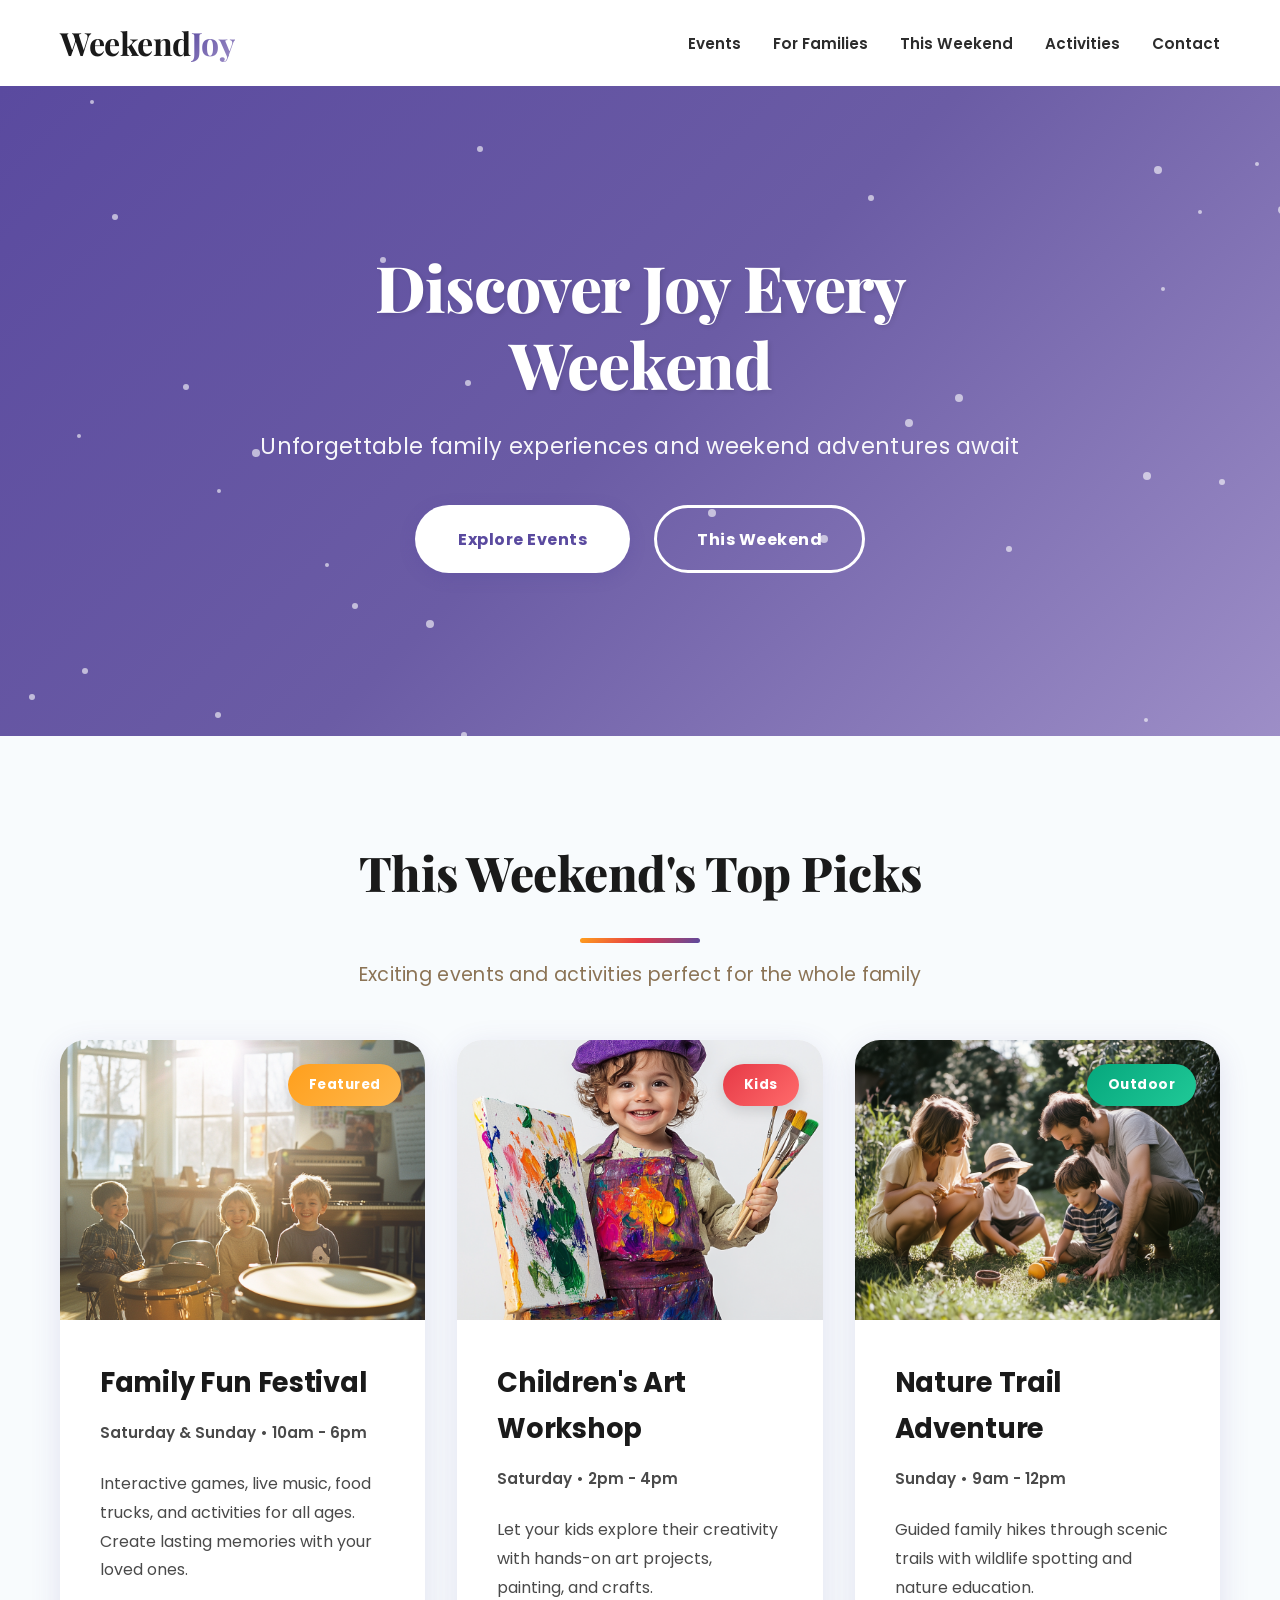
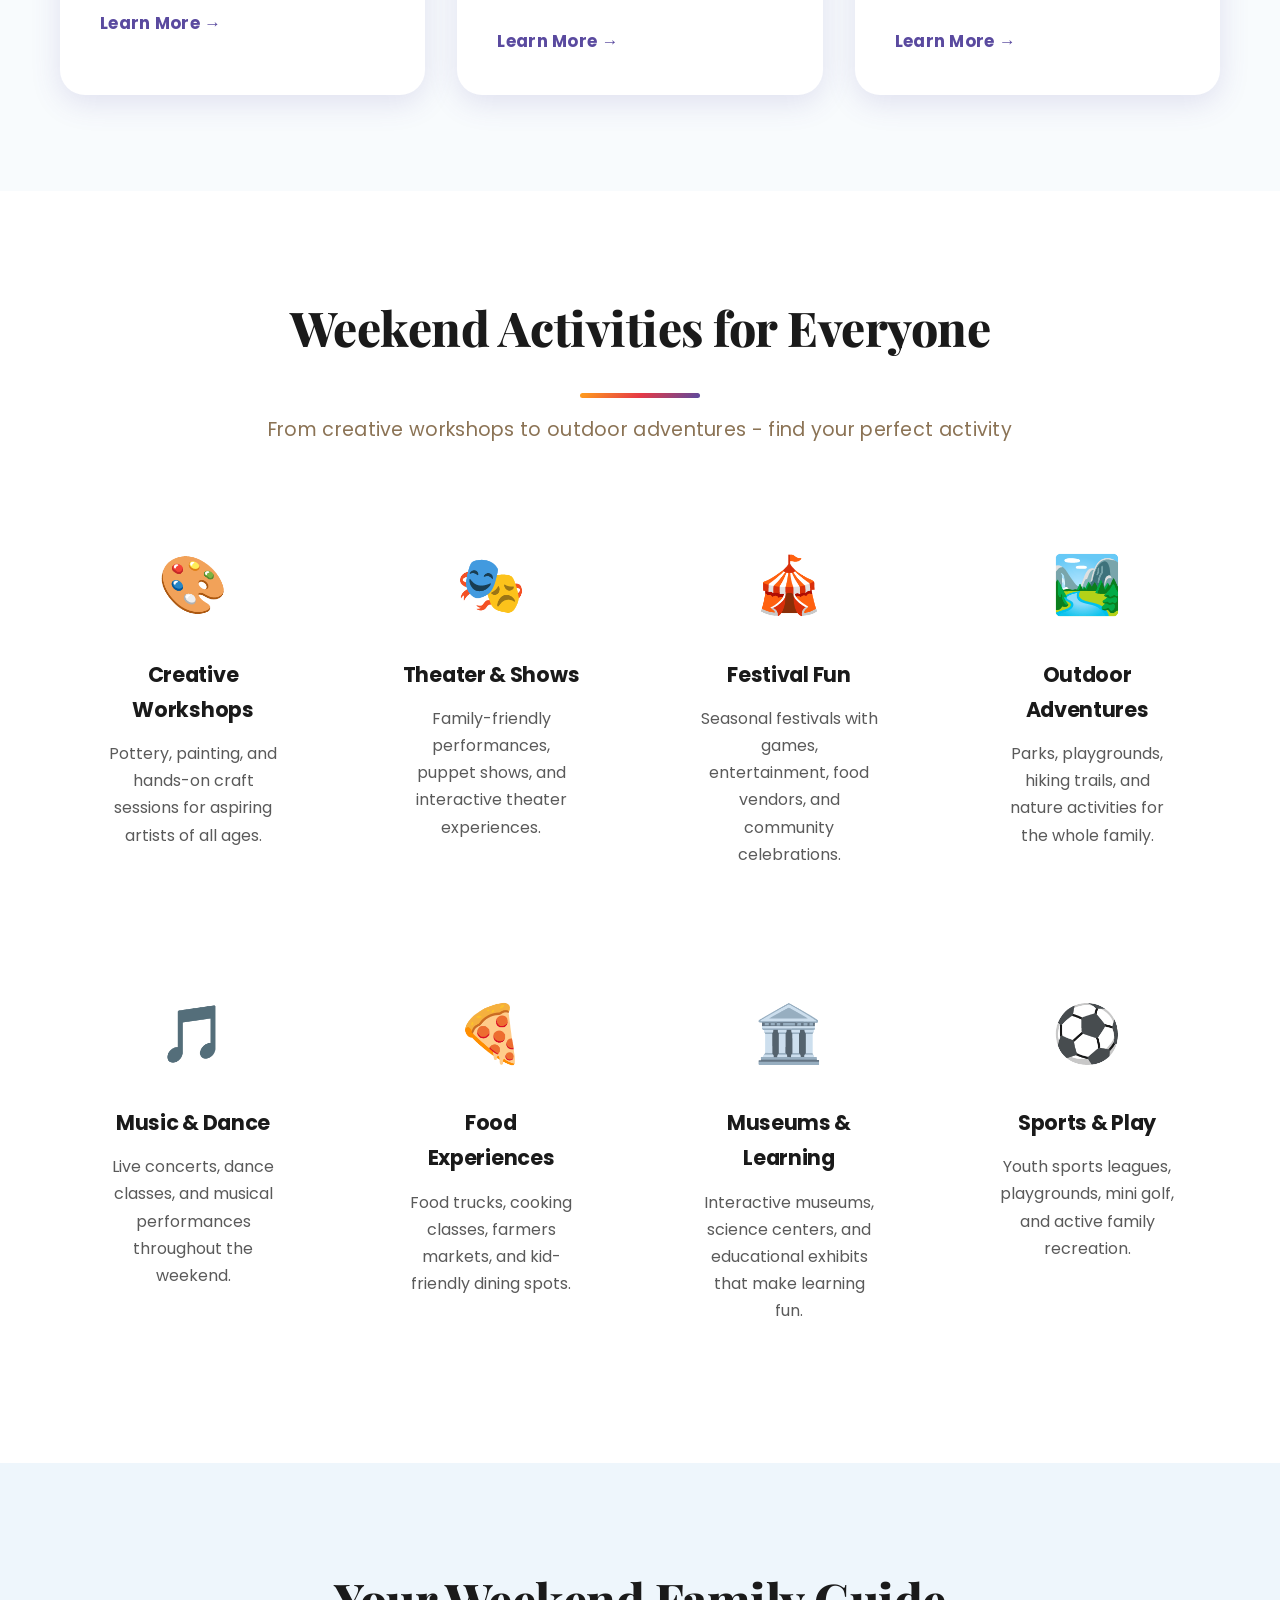
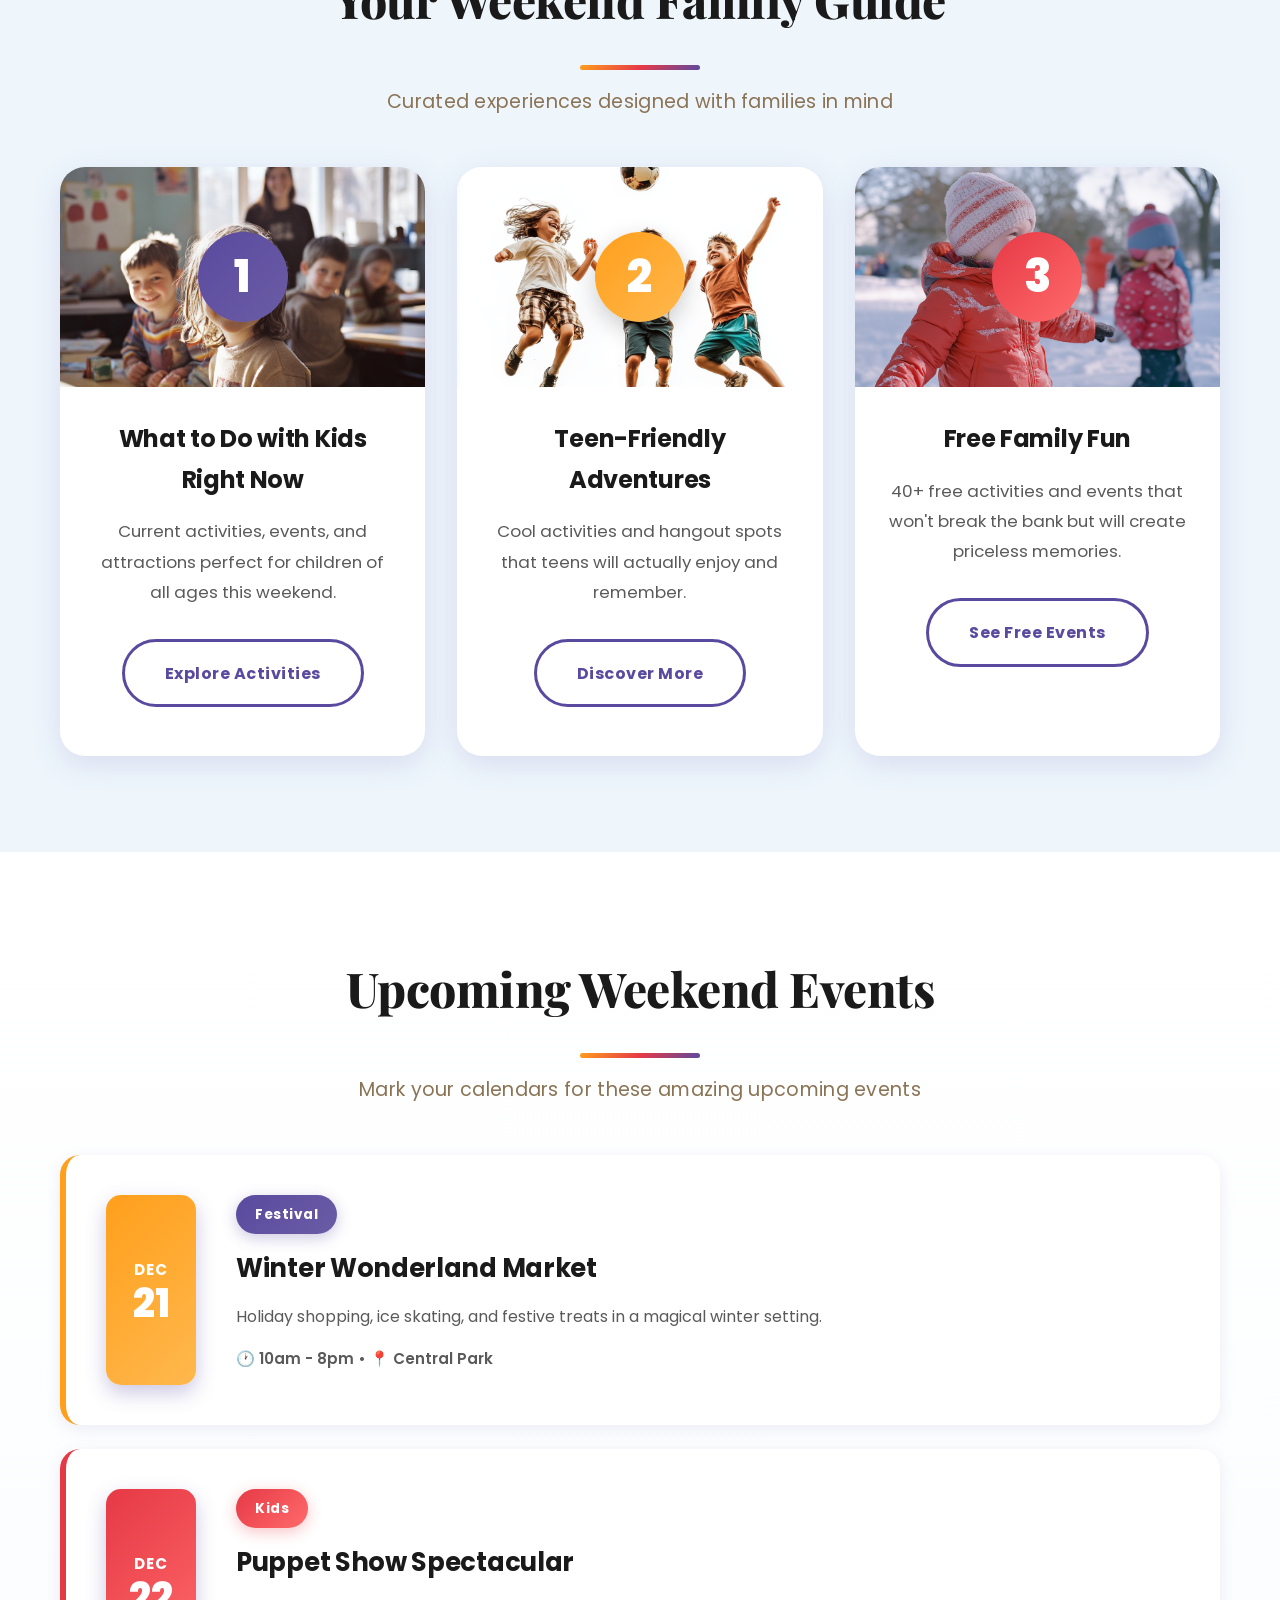
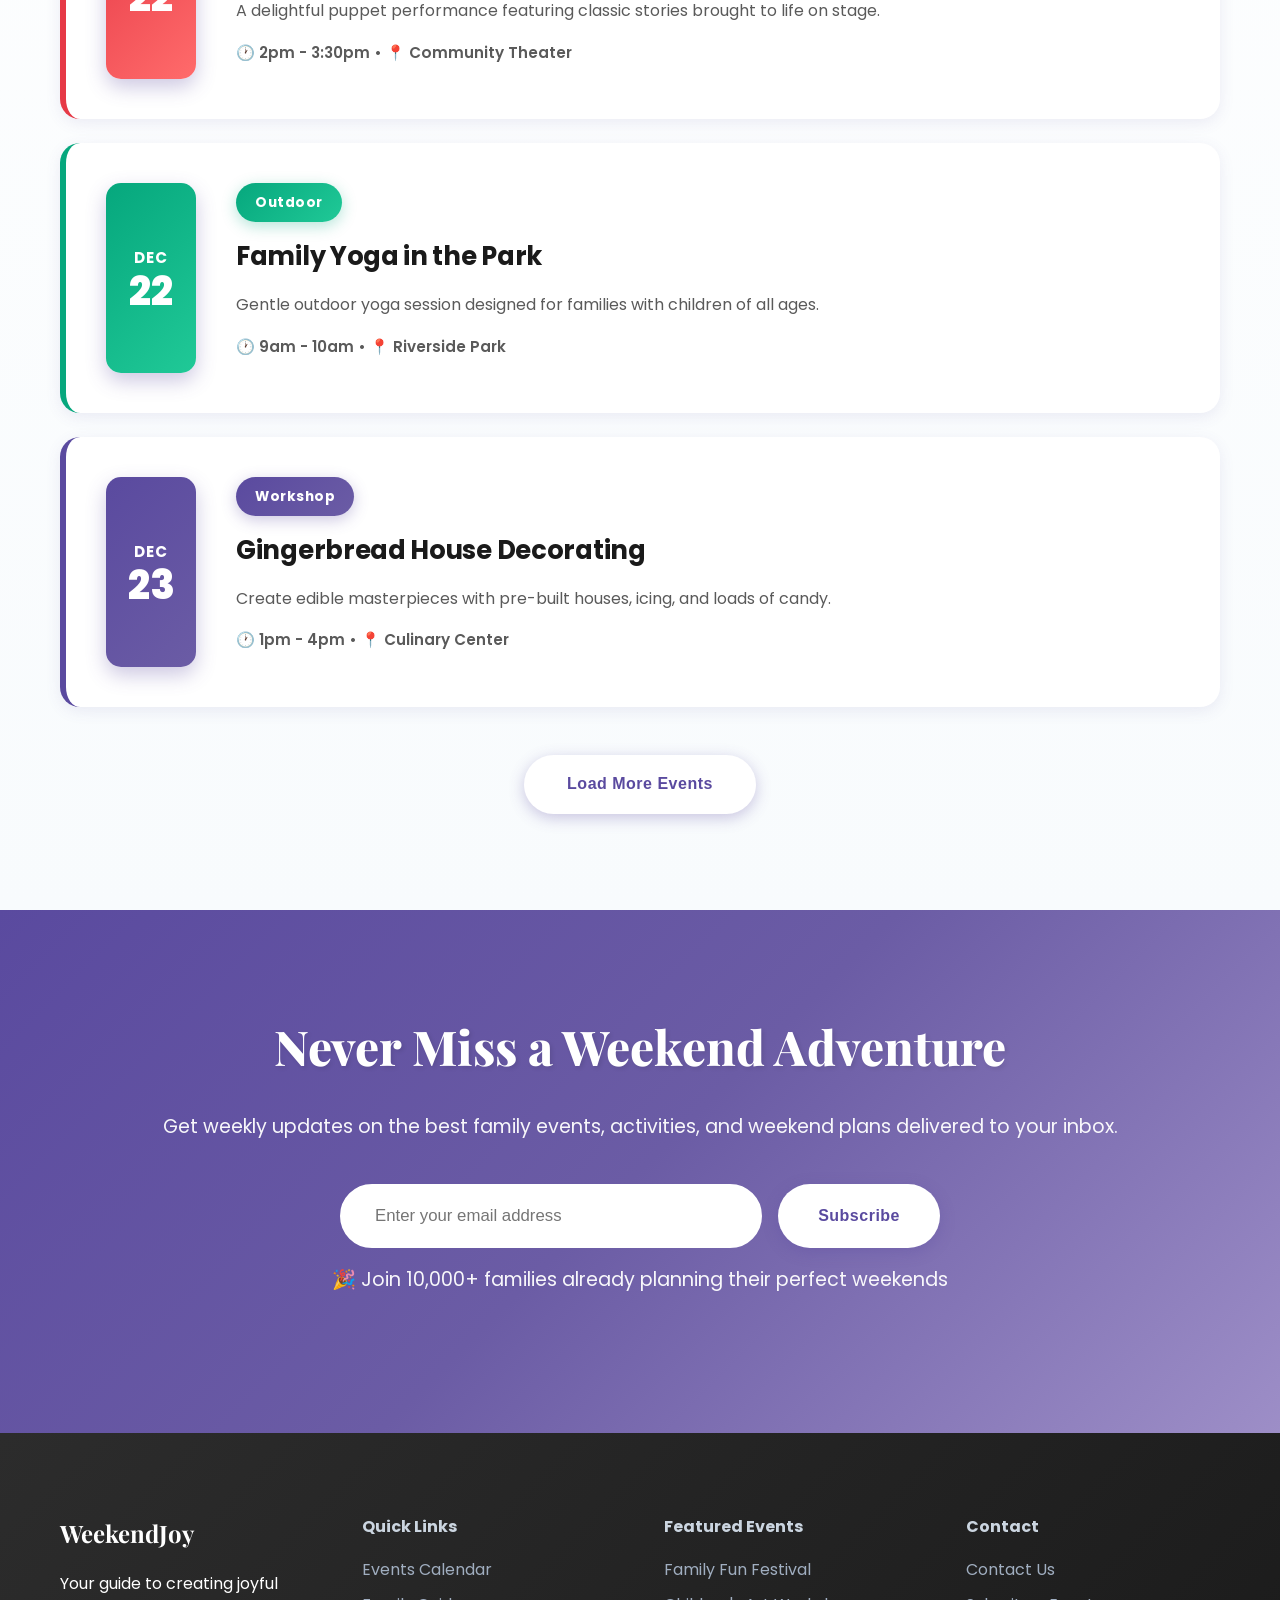
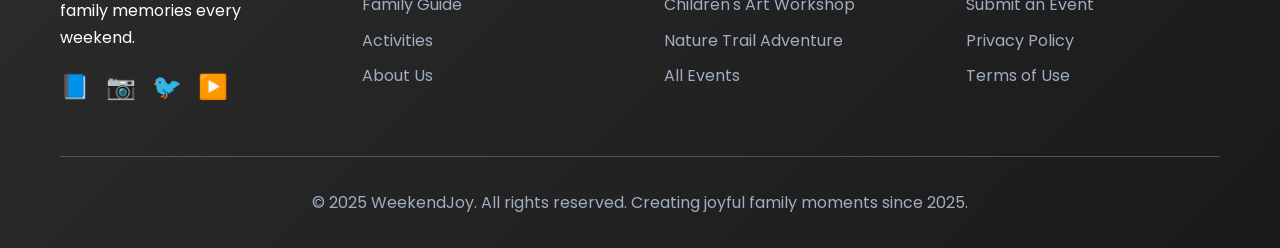
==== index.html @ 28c867b5 "Initial commit: Weekend Joy Events website" ====
<!DOCTYPE html>
<html lang="en">
<head>
    <meta charset="UTF-8">
    <meta name="viewport" content="width=device-width, initial-scale=1.0">
    <title>Weekend Joy Events - Family Fun Activities</title>
    <link rel="stylesheet" href="styles.css">
    <link rel="preconnect" href="https://fonts.googleapis.com">
    <link rel="preconnect" href="https://fonts.gstatic.com" crossorigin>
    <link href="https://fonts.googleapis.com/css2?family=Poppins:wght@300;400;600;700&family=Playfair+Display:wght@700&display=swap" rel="stylesheet">
</head>
<body>
    <!-- Navigation -->
    <nav class="navbar">
        <div class="container">
            <div class="logo">
                <h1>Weekend<span class="joy">Joy</span></h1>
            </div>
            <ul class="nav-menu">
                <li><a href="#events">Events</a></li>
                <li><a href="#families">For Families</a></li>
                <li><a href="#this-weekend">This Weekend</a></li>
                <li><a href="#activities">Activities</a></li>
                <li><a href="#contact">Contact</a></li>
            </ul>
            <button class="mobile-menu-btn">☰</button>
        </div>
    </nav>

    <!-- Hero Section -->
    <section class="hero">
        <div class="particles-container" id="particles"></div>
        <div class="hero-content">
            <h1 class="hero-title">Discover Joy Every Weekend</h1>
            <p class="hero-subtitle">Unforgettable family experiences and weekend adventures await</p>
            <div class="hero-buttons">
                <a href="#events" class="btn btn-primary">Explore Events</a>
                <a href="#this-weekend" class="btn btn-secondary">This Weekend</a>
            </div>
        </div>
    </section>

    <!-- Featured Section -->
    <section class="featured-section">
        <div class="container">
            <h2 class="section-title">This Weekend's Top Picks</h2>
            <p class="section-subtitle">Exciting events and activities perfect for the whole family</p>
            <div class="featured-grid">
                <div class="featured-card highlight">
                    <div class="card-image" style="background: url('assets/images/childrens music class 1.png'); background-size: cover; background-position: center;">
                        <span class="card-tag">Featured</span>
                    </div>
                    <div class="card-content">
                        <h3>Family Fun Festival</h3>
                        <p class="card-meta">Saturday & Sunday • 10am - 6pm</p>
                        <p>Interactive games, live music, food trucks, and activities for all ages. Create lasting memories with your loved ones.</p>
                        <a href="family-fun-festival.html" class="card-link">Learn More →</a>
                    </div>
                </div>

                <div class="featured-card">
                    <div class="card-image" style="background: url('assets/images/boy painting a picutre.png'); background-size: cover; background-position: center;">
                        <span class="card-tag">Kids</span>
                    </div>
                    <div class="card-content">
                        <h3>Children's Art Workshop</h3>
                        <p class="card-meta">Saturday • 2pm - 4pm</p>
                        <p>Let your kids explore their creativity with hands-on art projects, painting, and crafts.</p>
                        <a href="childrens-art-workshop.html" class="card-link">Learn More →</a>
                    </div>
                </div>

                <div class="featured-card">
                    <div class="card-image" style="background: url('assets/images/family and kids in the nature.png'); background-size: cover; background-position: center;">
                        <span class="card-tag">Outdoor</span>
                    </div>
                    <div class="card-content">
                        <h3>Nature Trail Adventure</h3>
                        <p class="card-meta">Sunday • 9am - 12pm</p>
                        <p>Guided family hikes through scenic trails with wildlife spotting and nature education.</p>
                        <a href="nature-trail-adventure.html" class="card-link">Learn More →</a>
                    </div>
                </div>
            </div>
        </div>
    </section>

    <!-- Activities Grid -->
    <section id="activities" class="activities-section">
        <div class="container">
            <h2 class="section-title">Weekend Activities for Everyone</h2>
            <p class="section-subtitle">From creative workshops to outdoor adventures - find your perfect activity</p>
            
            <div class="activities-grid">
                <div class="activity-card">
                    <div class="activity-icon">🎨</div>
                    <h3>Creative Workshops</h3>
                    <p>Pottery, painting, and hands-on craft sessions for aspiring artists of all ages.</p>
                </div>

                <div class="activity-card">
                    <div class="activity-icon">🎭</div>
                    <h3>Theater & Shows</h3>
                    <p>Family-friendly performances, puppet shows, and interactive theater experiences.</p>
                </div>

                <div class="activity-card">
                    <div class="activity-icon">🎪</div>
                    <h3>Festival Fun</h3>
                    <p>Seasonal festivals with games, entertainment, food vendors, and community celebrations.</p>
                </div>

                <div class="activity-card">
                    <div class="activity-icon">🏞️</div>
                    <h3>Outdoor Adventures</h3>
                    <p>Parks, playgrounds, hiking trails, and nature activities for the whole family.</p>
                </div>

                <div class="activity-card">
                    <div class="activity-icon">🎵</div>
                    <h3>Music & Dance</h3>
                    <p>Live concerts, dance classes, and musical performances throughout the weekend.</p>
                </div>

                <div class="activity-card">
                    <div class="activity-icon">🍕</div>
                    <h3>Food Experiences</h3>
                    <p>Food trucks, cooking classes, farmers markets, and kid-friendly dining spots.</p>
                </div>

                <div class="activity-card">
                    <div class="activity-icon">🏛️</div>
                    <h3>Museums & Learning</h3>
                    <p>Interactive museums, science centers, and educational exhibits that make learning fun.</p>
                </div>

                <div class="activity-card">
                    <div class="activity-icon">⚽</div>
                    <h3>Sports & Play</h3>
                    <p>Youth sports leagues, playgrounds, mini golf, and active family recreation.</p>
                </div>
            </div>
        </div>
    </section>

    <!-- Family Guide Section -->
    <section id="families" class="family-guide">
        <div class="container">
            <h2 class="section-title">Your Weekend Family Guide</h2>
            <p class="section-subtitle">Curated experiences designed with families in mind</p>
            <div class="guide-grid">
                <div class="guide-card">
                    <div class="guide-image" style="background: url('assets/images/happy children in a classroom behind desks.png'); background-size: cover; background-position: center;">
                        <div class="guide-number">1</div>
                    </div>
                    <h3>What to Do with Kids Right Now</h3>
                    <p>Current activities, events, and attractions perfect for children of all ages this weekend.</p>
                    <a href="#" class="btn btn-outline">Explore Activities</a>
                </div>

                <div class="guide-card">
                    <div class="guide-image" style="background: url('assets/images/children playing soccer- sports 1.png'); background-size: cover; background-position: center;">
                        <div class="guide-number">2</div>
                    </div>
                    <h3>Teen-Friendly Adventures</h3>
                    <p>Cool activities and hangout spots that teens will actually enjoy and remember.</p>
                    <a href="#" class="btn btn-outline">Discover More</a>
                </div>

                <div class="guide-card">
                    <div class="guide-image" style="background: url('assets/images/happy children in snow 2.png'); background-size: cover; background-position: center;">
                        <div class="guide-number">3</div>
                    </div>
                    <h3>Free Family Fun</h3>
                    <p>40+ free activities and events that won't break the bank but will create priceless memories.</p>
                    <a href="#" class="btn btn-outline">See Free Events</a>
                </div>
            </div>
        </div>
    </section>

    <!-- Events Listing -->
    <section id="events" class="events-listing">
        <div class="container">
            <h2 class="section-title">Upcoming Weekend Events</h2>
            <p class="section-subtitle">Mark your calendars for these amazing upcoming events</p>
            
            <div class="events-list">
                <div class="event-item">
                    <div class="event-date">
                        <span class="date-day">DEC</span>
                        <span class="date-num">21</span>
                    </div>
                    <div class="event-details">
                        <span class="event-tag">Festival</span>
                        <h3>Winter Wonderland Market</h3>
                        <p>Holiday shopping, ice skating, and festive treats in a magical winter setting.</p>
                        <p class="event-time">🕐 10am - 8pm • 📍 Central Park</p>
                    </div>
                </div>

                <div class="event-item">
                    <div class="event-date">
                        <span class="date-day">DEC</span>
                        <span class="date-num">22</span>
                    </div>
                    <div class="event-details">
                        <span class="event-tag kids">Kids</span>
                        <h3>Puppet Show Spectacular</h3>
                        <p>A delightful puppet performance featuring classic stories brought to life on stage.</p>
                        <p class="event-time">🕐 2pm - 3:30pm • 📍 Community Theater</p>
                    </div>
                </div>

                <div class="event-item">
                    <div class="event-date">
                        <span class="date-day">DEC</span>
                        <span class="date-num">22</span>
                    </div>
                    <div class="event-details">
                        <span class="event-tag outdoor">Outdoor</span>
                        <h3>Family Yoga in the Park</h3>
                        <p>Gentle outdoor yoga session designed for families with children of all ages.</p>
                        <p class="event-time">🕐 9am - 10am • 📍 Riverside Park</p>
                    </div>
                </div>

                <div class="event-item">
                    <div class="event-date">
                        <span class="date-day">DEC</span>
                        <span class="date-num">23</span>
                    </div>
                    <div class="event-details">
                        <span class="event-tag">Workshop</span>
                        <h3>Gingerbread House Decorating</h3>
                        <p>Create edible masterpieces with pre-built houses, icing, and loads of candy.</p>
                        <p class="event-time">🕐 1pm - 4pm • 📍 Culinary Center</p>
                    </div>
                </div>
            </div>

            <button class="btn btn-primary load-more">Load More Events</button>
        </div>
    </section>

    <!-- Newsletter Section -->
    <section class="newsletter-section">
        <div class="container">
            <div class="newsletter-content">
                <h2>Never Miss a Weekend Adventure</h2>
                <p>Get weekly updates on the best family events, activities, and weekend plans delivered to your inbox.</p>
                <form class="newsletter-form">
                    <input type="email" placeholder="Enter your email address" required>
                    <button type="submit" class="btn btn-primary">Subscribe</button>
                </form>
                <p class="newsletter-note">🎉 Join 10,000+ families already planning their perfect weekends</p>
            </div>
        </div>
    </section>

    <!-- Footer -->
    <footer class="footer">
        <div class="container">
            <div class="footer-grid">
                <div class="footer-col">
                    <h3>Weekend<span class="joy">Joy</span></h3>
                    <p>Your guide to creating joyful family memories every weekend.</p>
                    <div class="social-links">
                        <a href="#">📘</a>
                        <a href="#">📷</a>
                        <a href="#">🐦</a>
                        <a href="#">▶️</a>
                    </div>
                </div>
                
                <div class="footer-col">
                    <h4>Quick Links</h4>
                    <ul>
                        <li><a href="#events">Events Calendar</a></li>
                        <li><a href="#families">Family Guide</a></li>
                        <li><a href="#activities">Activities</a></li>
                        <li><a href="#">About Us</a></li>
                    </ul>
                </div>
                
                <div class="footer-col">
                    <h4>Featured Events</h4>
                    <ul>
                        <li><a href="family-fun-festival.html">Family Fun Festival</a></li>
                        <li><a href="childrens-art-workshop.html">Children's Art Workshop</a></li>
                        <li><a href="nature-trail-adventure.html">Nature Trail Adventure</a></li>
                        <li><a href="#events">All Events</a></li>
                    </ul>
                </div>
                
                <div class="footer-col">
                    <h4>Contact</h4>
                    <ul>
                        <li><a href="#">Contact Us</a></li>
                        <li><a href="#">Submit an Event</a></li>
                        <li><a href="#">Privacy Policy</a></li>
                        <li><a href="#">Terms of Use</a></li>
                    </ul>
                </div>
            </div>
            
            <div class="footer-bottom">
                <p>&copy; 2025 WeekendJoy. All rights reserved. Creating joyful family moments since 2025.</p>
            </div>
        </div>
    </footer>

    <script src="script.js"></script>
</body>
</html>
---- styles.css ----
/* Reset and Base Styles */
* {
    margin: 0;
    padding: 0;
    box-sizing: border-box;
}

:root {
    --color-purple-dark: #5A4A9F;
    --color-purple-light: #9D8EC7;
    --color-purple-medium: #6B5CA5;
    --color-blue: #4A90E2;
    --color-orange: #FF9F1C;
    --color-yellow: #FFB84D;
    --color-red: #E63946;
    --color-green: #06A77D;
}

body {
    font-family: 'Poppins', sans-serif;
    line-height: 1.7;
    color: #2c2c2c;
    overflow-x: hidden;
    background: #ffffff;
}

/* Smooth Animations */
@keyframes fadeInUp {
    from {
        opacity: 0;
        transform: translateY(40px);
    }
    to {
        opacity: 1;
        transform: translateY(0);
    }
}

@keyframes fadeInLeft {
    from {
        opacity: 0;
        transform: translateX(-40px);
    }
    to {
        opacity: 1;
        transform: translateX(0);
    }
}

@keyframes fadeInRight {
    from {
        opacity: 0;
        transform: translateX(40px);
    }
    to {
        opacity: 1;
        transform: translateX(0);
    }
}

@keyframes scaleIn {
    from {
        opacity: 0;
        transform: scale(0.9);
    }
    to {
        opacity: 1;
        transform: scale(1);
    }
}

@keyframes float {
    0%, 100% {
        transform: translateY(0px);
    }
    50% {
        transform: translateY(-20px);
    }
}


.container {
    max-width: 1200px;
    margin: 0 auto;
    padding: 0 20px;
}

/* Navigation */
.navbar {
    background: rgba(255, 255, 255, 0);
    box-shadow: none;
    position: sticky;
    top: 0;
    z-index: 1000;
    transition: all 0.5s cubic-bezier(0.4, 0, 0.2, 1);
}

.navbar.scrolled {
    background: rgba(90, 74, 159, 0.95);
    backdrop-filter: blur(10px);
    box-shadow: 0 4px 20px rgba(90, 74, 159, 0.3);
}

.navbar.scrolled .logo h1,
.navbar.scrolled .nav-menu a {
    color: white;
}

.navbar.scrolled .nav-menu a::after {
    background: linear-gradient(135deg, var(--color-orange) 0%, var(--color-yellow) 100%);
}

.navbar .container {
    display: flex;
    justify-content: space-between;
    align-items: center;
    padding: 1rem 20px;
}

.logo h1 {
    font-family: 'Playfair Display', serif;
    font-size: 2rem;
    color: #1a1a1a;
    font-weight: 700;
    letter-spacing: -0.5px;
}

.logo .joy {
    color: #f56565;
    background: linear-gradient(135deg, var(--color-purple-dark) 0%, var(--color-purple-light) 100%);
    -webkit-background-clip: text;
    -webkit-text-fill-color: transparent;
    background-clip: text;
}

.nav-menu {
    display: flex;
    list-style: none;
    gap: 2rem;
}

.nav-menu li {
    opacity: 0;
    transform: translateX(-30px);
    animation: slideInMenu 0.6s ease forwards;
}

.nav-menu li:nth-child(1) { animation-delay: 0.1s; }
.nav-menu li:nth-child(2) { animation-delay: 0.2s; }
.nav-menu li:nth-child(3) { animation-delay: 0.3s; }
.nav-menu li:nth-child(4) { animation-delay: 0.4s; }
.nav-menu li:nth-child(5) { animation-delay: 0.5s; }

@keyframes slideInMenu {
    to {
        opacity: 1;
        transform: translateX(0);
    }
}

.nav-menu a {
    text-decoration: none;
    color: #2c2c2c;
    font-weight: 600;
    transition: all 0.3s ease;
    position: relative;
    font-size: 0.95rem;
}

.nav-menu a:hover {
    color: var(--color-purple-medium);
}

.navbar.scrolled .nav-menu a:hover {
    color: var(--color-orange);
}

.nav-menu a::after {
    content: '';
    position: absolute;
    bottom: -5px;
    left: 0;
    width: 0;
    height: 3px;
    background: linear-gradient(135deg, var(--color-purple-dark) 0%, var(--color-purple-light) 100%);
    transition: width 0.4s ease;
    border-radius: 2px;
}

.nav-menu a:hover::after {
    width: 100%;
}

.mobile-menu-btn {
    display: none;
    background: none;
    border: none;
    font-size: 1.5rem;
    cursor: pointer;
}

/* Hero Section */
.hero {
    height: 650px;
    background: linear-gradient(135deg, var(--color-purple-dark) 0%, var(--color-purple-medium) 50%, var(--color-purple-light) 100%);
    position: relative;
    display: flex;
    align-items: center;
    justify-content: center;
    text-align: center;
    overflow: hidden;
}

/* Particle Container */
.particles-container {
    position: absolute;
    top: 0;
    left: 0;
    width: 100%;
    height: 100%;
    z-index: 1;
    pointer-events: none;
}

.particle {
    position: absolute;
    background: rgba(255, 255, 255, 0.6);
    border-radius: 50%;
    pointer-events: none;
}

.particle.small {
    width: 4px;
    height: 4px;
    animation: floatParticle 15s infinite ease-in-out;
}

.particle.medium {
    width: 6px;
    height: 6px;
    animation: floatParticle 20s infinite ease-in-out;
}

.particle.large {
    width: 8px;
    height: 8px;
    animation: floatParticle 25s infinite ease-in-out;
}

@keyframes floatParticle {
    0%, 100% {
        transform: translate(0, 0) scale(1);
        opacity: 0.6;
    }
    25% {
        transform: translate(30px, -50px) scale(1.1);
        opacity: 0.8;
    }
    50% {
        transform: translate(-20px, -100px) scale(0.9);
        opacity: 0.4;
    }
    75% {
        transform: translate(40px, -70px) scale(1.05);
        opacity: 0.7;
    }
}

.hero-content {
    position: relative;
    z-index: 2;
    color: white;
    max-width: 800px;
    padding: 0 20px;
}

.hero-title {
    font-family: 'Playfair Display', serif;
    font-size: 4rem;
    margin-bottom: 1.5rem;
    font-weight: 800;
    letter-spacing: -1px;
    line-height: 1.2;
    animation: fadeInUp 1s ease;
    text-shadow: 2px 2px 4px rgba(0,0,0,0.1);
}

.hero-subtitle {
    font-size: 1.4rem;
    margin-bottom: 2.5rem;
    opacity: 0.95;
    font-weight: 400;
    animation: fadeInUp 1s ease 0.2s backwards;
    letter-spacing: 0.3px;
}

.hero-buttons {
    display: flex;
    gap: 1.5rem;
    justify-content: center;
    flex-wrap: wrap;
    animation: fadeInUp 1s ease 0.4s backwards;
}

/* Buttons */
.btn {
    padding: 1.1rem 2.5rem;
    border-radius: 50px;
    text-decoration: none;
    font-weight: 700;
    transition: all 0.4s cubic-bezier(0.175, 0.885, 0.32, 1.275);
    display: inline-block;
    border: 3px solid transparent;
    font-size: 1rem;
    letter-spacing: 0.5px;
    position: relative;
    overflow: hidden;
}

.btn::before {
    content: '';
    position: absolute;
    top: 50%;
    left: 50%;
    width: 0;
    height: 0;
    border-radius: 50%;
    background: rgba(255,255,255,0.3);
    transform: translate(-50%, -50%);
    transition: width 0.6s, height 0.6s;
}

.btn:hover::before {
    width: 300px;
    height: 300px;
}

.btn-primary {
    background: white;
    color: var(--color-purple-dark);
    box-shadow: 0 4px 15px rgba(90, 74, 159, 0.3);
}

.btn-primary:hover {
    transform: translateY(-3px) scale(1.05);
    box-shadow: 0 12px 30px rgba(90, 74, 159, 0.4);
    background: linear-gradient(135deg, var(--color-orange) 0%, var(--color-yellow) 100%);
    color: white;
}

.btn-secondary {
    background: transparent;
    color: white;
    border-color: white;
}

.btn-secondary:hover {
    background: white;
    color: var(--color-red);
    transform: translateY(-3px) scale(1.05);
    box-shadow: 0 12px 30px rgba(255, 255, 255, 0.3);
}

.btn-outline {
    background: transparent;
    color: var(--color-purple-dark);
    border: 3px solid var(--color-purple-dark);
}

.btn-outline:hover {
    background: linear-gradient(135deg, var(--color-purple-dark) 0%, var(--color-purple-medium) 100%);
    color: white;
    transform: translateY(-3px) scale(1.05);
    box-shadow: 0 12px 30px rgba(90, 74, 159, 0.4);
}

/* Section Titles */
.section-title {
    font-family: 'Playfair Display', serif;
    font-size: 3rem;
    text-align: center;
    margin-bottom: 1rem;
    color: #1a1a1a;
    position: relative;
    font-weight: 800;
    letter-spacing: -0.5px;
    animation: fadeInUp 0.8s ease;
}

.section-title::after {
    content: '';
    display: block;
    width: 120px;
    height: 5px;
    background: linear-gradient(135deg, var(--color-orange) 0%, var(--color-red) 50%, var(--color-purple-dark) 100%);
    margin: 1.5rem auto 0;
    border-radius: 3px;
    animation: scaleIn 0.8s ease 0.2s backwards;
}

.section-subtitle {
    text-align: center;
    color: #8B7355;
    font-size: 1.2rem;
    margin-top: 1rem;
    margin-bottom: 3rem;
    font-weight: 400;
    animation: fadeInUp 0.8s ease 0.4s backwards;
    letter-spacing: 0.3px;
}

/* Featured Section */
.featured-section {
    padding: 6rem 0;
    background: #f8fbfd;
    position: relative;
}

.featured-grid {
    display: grid;
    grid-template-columns: repeat(auto-fit, minmax(320px, 1fr));
    gap: 2rem;
}

.featured-card {
    background: white;
    border-radius: 25px;
    overflow: hidden;
    box-shadow: 0 8px 30px rgba(90, 74, 159, 0.15);
    transition: all 0.3s ease;
    animation: fadeInUp 0.8s ease;
    position: relative;
}

.featured-card:hover {
    transform: translateY(-10px);
    box-shadow: 0 15px 40px rgba(90, 74, 159, 0.25);
}

.featured-card:nth-child(1) .card-tag {
    background: linear-gradient(135deg, var(--color-orange) 0%, var(--color-yellow) 100%);
    color: white;
}

.featured-card:nth-child(2) .card-tag {
    background: linear-gradient(135deg, var(--color-red) 0%, #FF6B6B 100%);
    color: white;
}

.featured-card:nth-child(3) .card-tag {
    background: linear-gradient(135deg, var(--color-green) 0%, #20C997 100%);
    color: white;
}

.featured-card.highlight {
    grid-column: span 1;
}

.card-image {
    height: 280px;
    position: relative;
    display: flex;
    align-items: center;
    justify-content: center;
    background-size: cover;
    background-position: center;
    transition: transform 0.3s ease;
}

.featured-card:hover .card-image {
    transform: scale(1.08);
}

.card-tag {
    position: absolute;
    top: 1.5rem;
    right: 1.5rem;
    background: white;
    padding: 0.6rem 1.3rem;
    border-radius: 25px;
    font-size: 0.85rem;
    font-weight: 700;
    color: white;
    box-shadow: 0 4px 15px rgba(0,0,0,0.15);
    letter-spacing: 0.5px;
}

.card-content {
    padding: 2.5rem;
    position: relative;
    z-index: 1;
}

.card-content h3 {
    font-size: 1.7rem;
    margin-bottom: 0.8rem;
    color: #1a1a1a;
    font-weight: 700;
    letter-spacing: -0.3px;
}

.card-meta {
    color: #8B7355;
    font-size: 0.95rem;
    margin-bottom: 1rem;
    font-weight: 600;
}

.card-content p {
    color: #4a4a4a;
    margin-bottom: 1.5rem;
    line-height: 1.8;
}

.card-link {
    color: var(--color-purple-dark);
    font-weight: 700;
    text-decoration: none;
    display: inline-flex;
    align-items: center;
    transition: all 0.3s ease;
    font-size: 1.05rem;
    letter-spacing: 0.3px;
}

.card-link:hover {
    transform: translateX(8px);
    color: var(--color-red);
}

/* Activities Section */
.activities-section {
    padding: 6rem 0;
    background: white;
    position: relative;
}

.activities-grid {
    display: grid;
    grid-template-columns: repeat(auto-fit, minmax(250px, 1fr));
    gap: 2rem;
}

.activity-card {
    background: white;
    padding: 2.5rem;
    border-radius: 20px;
    text-align: center;
    transition: all 0.3s ease;
    border: 3px solid transparent;
    animation: fadeInUp 0.8s ease;
}

.activity-card:hover {
    border-color: var(--color-green);
    transform: translateY(-5px);
    box-shadow: 0 10px 30px rgba(6, 167, 125, 0.2);
}

.activity-icon {
    font-size: 3.5rem;
    margin-bottom: 1.5rem;
    display: inline-block;
    transition: transform 0.3s ease;
    filter: grayscale(0);
}

.activity-card .activity-icon {
    color: var(--color-green);
}

.activity-card:hover .activity-icon {
    transform: scale(1.1);
}

.activity-card h3 {
    margin-bottom: 0.8rem;
    color: #1a1a1a;
    font-size: 1.3rem;
    font-weight: 700;
    letter-spacing: -0.3px;
}

.activity-card p {
    color: #5a5a5a;
    font-size: 1rem;
    line-height: 1.7;
}

/* Family Guide Section */
.family-guide {
    padding: 6rem 0;
    background: #eef6fc;
    position: relative;
}

.guide-grid {
    display: grid;
    grid-template-columns: repeat(auto-fit, minmax(300px, 1fr));
    gap: 2rem;
}

.guide-card {
    background: white;
    border-radius: 25px;
    overflow: hidden;
    box-shadow: 0 8px 30px rgba(90, 74, 159, 0.15);
    text-align: center;
    transition: all 0.3s ease;
    animation: fadeInUp 0.8s ease;
    position: relative;
}

.guide-card:hover {
    transform: translateY(-10px);
    box-shadow: 0 15px 40px rgba(90, 74, 159, 0.25);
}

.guide-card:nth-child(1) .guide-number {
    background: linear-gradient(135deg, var(--color-purple-dark) 0%, var(--color-purple-medium) 100%);
    color: white;
}

.guide-card:nth-child(2) .guide-number {
    background: linear-gradient(135deg, var(--color-orange) 0%, var(--color-yellow) 100%);
    color: white;
}

.guide-card:nth-child(3) .guide-number {
    background: linear-gradient(135deg, var(--color-red) 0%, #FF6B6B 100%);
    color: white;
}

.guide-image {
    height: 220px;
    display: flex;
    align-items: center;
    justify-content: center;
    position: relative;
    background-size: cover;
    background-position: center;
    transition: transform 0.3s ease;
}

.guide-card:hover .guide-image {
    transform: scale(1.08);
}

.guide-number {
    width: 90px;
    height: 90px;
    background: white;
    border-radius: 50%;
    display: flex;
    align-items: center;
    justify-content: center;
    font-size: 2.8rem;
    font-weight: 800;
    color: white;
    box-shadow: 0 8px 25px rgba(0,0,0,0.2);
    position: relative;
    z-index: 2;
}

.guide-card h3 {
    padding: 2rem 2rem 1rem;
    color: #1a1a1a;
    font-size: 1.5rem;
    font-weight: 700;
    letter-spacing: -0.3px;
}

.guide-card p {
    padding: 0 2rem 2rem;
    color: #5a5a5a;
    line-height: 1.8;
    font-size: 1.05rem;
}

.guide-card .btn {
    margin-bottom: 2.5rem;
}

/* Events Listing */
.events-listing {
    padding: 6rem 0;
    background: linear-gradient(180deg, #ffffff 0%, #f8fbfd 100%);
}

.events-list {
    display: flex;
    flex-direction: column;
    gap: 1.5rem;
    margin-bottom: 3rem;
}

.event-item {
    display: flex;
    gap: 2.5rem;
    padding: 2.5rem;
    background: white;
    border-radius: 20px;
    border-left: 6px solid var(--color-purple-dark);
    transition: all 0.3s ease;
    box-shadow: 0 4px 15px rgba(90, 74, 159, 0.1);
    animation: fadeInLeft 0.8s ease;
}

.event-item:hover {
    box-shadow: 0 10px 30px rgba(90, 74, 159, 0.2);
    transform: translateX(10px);
}

.event-item:nth-child(1) {
    border-left-color: var(--color-orange);
}

.event-item:nth-child(1) .event-date {
    background: linear-gradient(135deg, var(--color-orange) 0%, var(--color-yellow) 100%);
}

.event-item:nth-child(2) {
    border-left-color: var(--color-red);
}

.event-item:nth-child(2) .event-date {
    background: linear-gradient(135deg, var(--color-red) 0%, #FF6B6B 100%);
}

.event-item:nth-child(3) {
    border-left-color: var(--color-green);
}

.event-item:nth-child(3) .event-date {
    background: linear-gradient(135deg, var(--color-green) 0%, #20C997 100%);
}

.event-item:nth-child(4) {
    border-left-color: var(--color-purple-dark);
}

.event-item:nth-child(4) .event-date {
    background: linear-gradient(135deg, var(--color-purple-dark) 0%, var(--color-purple-medium) 100%);
}

.event-date {
    display: flex;
    flex-direction: column;
    align-items: center;
    justify-content: center;
    background: linear-gradient(135deg, var(--color-purple-dark) 0%, var(--color-purple-medium) 100%);
    border-radius: 15px;
    padding: 1.5rem 1rem;
    min-width: 90px;
    box-shadow: 0 8px 20px rgba(90, 74, 159, 0.3);
    transition: transform 0.3s ease;
}

.event-item:hover .event-date {
    transform: scale(1.05);
}

.date-day {
    font-size: 0.95rem;
    color: white;
    font-weight: 700;
    letter-spacing: 1px;
}

.date-num {
    font-size: 2.5rem;
    font-weight: 800;
    color: white;
    line-height: 1;
}

.event-details {
    flex: 1;
}

.event-tag {
    display: inline-block;
    padding: 0.5rem 1.2rem;
    background: linear-gradient(135deg, var(--color-purple-dark) 0%, var(--color-purple-medium) 100%);
    color: white;
    border-radius: 25px;
    font-size: 0.85rem;
    font-weight: 700;
    margin-bottom: 0.8rem;
    letter-spacing: 0.5px;
    box-shadow: 0 4px 15px rgba(90, 74, 159, 0.3);
}

.event-tag.kids {
    background: linear-gradient(135deg, var(--color-red) 0%, #FF6B6B 100%);
    box-shadow: 0 4px 15px rgba(230, 57, 70, 0.3);
}

.event-tag.outdoor {
    background: linear-gradient(135deg, var(--color-green) 0%, #20C997 100%);
    box-shadow: 0 4px 15px rgba(6, 167, 125, 0.3);
}

.event-details h3 {
    margin-bottom: 0.8rem;
    color: #1a1a1a;
    font-size: 1.6rem;
    font-weight: 700;
    letter-spacing: -0.3px;
}

.event-details p {
    color: #5a5a5a;
    margin-bottom: 0.8rem;
    line-height: 1.8;
}

.event-time {
    font-size: 0.95rem;
    color: #8B7355;
    font-weight: 600;
}

.load-more {
    display: block;
    margin: 0 auto;
}

/* Newsletter Section */
.newsletter-section {
    padding: 6rem 0;
    background: linear-gradient(135deg, var(--color-purple-dark) 0%, var(--color-purple-medium) 50%, var(--color-purple-light) 100%);
    color: white;
    text-align: center;
    position: relative;
}

.newsletter-content {
    position: relative;
    z-index: 1;
}

.newsletter-content h2 {
    font-family: 'Playfair Display', serif;
    font-size: 3rem;
    margin-bottom: 1.5rem;
    font-weight: 800;
    text-shadow: 2px 2px 4px rgba(0,0,0,0.1);
    animation: fadeInUp 0.8s ease;
}

.newsletter-content p {
    font-size: 1.2rem;
    margin-bottom: 2.5rem;
    opacity: 0.95;
    animation: fadeInUp 0.8s ease 0.2s backwards;
}

.newsletter-form {
    display: flex;
    gap: 1rem;
    max-width: 600px;
    margin: 0 auto 1rem;
    flex-wrap: wrap;
    justify-content: center;
}

.newsletter-form {
    animation: fadeInUp 0.8s ease 0.4s backwards;
}

.newsletter-form input {
    flex: 1;
    min-width: 250px;
    padding: 1.2rem 2rem;
    border-radius: 50px;
    border: 3px solid white;
    font-size: 1.05rem;
    transition: all 0.3s ease;
}

.newsletter-form input:focus {
    outline: none;
    box-shadow: 0 0 0 4px rgba(255, 255, 255, 0.3);
    transform: scale(1.02);
}

.newsletter-form button {
    border: none;
    cursor: pointer;
}

.newsletter-note {
    font-size: 0.9rem;
    opacity: 0.9;
}

/* Footer */
.footer {
    background: linear-gradient(135deg, #2c2c2c 0%, #1a1a1a 100%);
    color: white;
    padding: 5rem 0 2rem;
    position: relative;
}

.footer-grid {
    display: grid;
    grid-template-columns: repeat(auto-fit, minmax(200px, 1fr));
    gap: 3rem;
    margin-bottom: 3rem;
}

.footer-col h3 {
    font-family: 'Playfair Display', serif;
    font-size: 1.5rem;
    margin-bottom: 1rem;
}

.footer-col h4 {
    margin-bottom: 1rem;
    color: #cbd5e0;
}

.footer-col ul {
    list-style: none;
}

.footer-col ul li {
    margin-bottom: 0.5rem;
}

.footer-col a {
    color: #a0aec0;
    text-decoration: none;
    transition: color 0.3s;
}

.footer-col a:hover {
    color: white;
}

.social-links {
    display: flex;
    gap: 1rem;
    margin-top: 1rem;
}

.social-links a {
    font-size: 1.5rem;
    transition: all 0.3s ease;
    display: inline-block;
}

.social-links a:hover {
    transform: translateY(-5px) scale(1.2);
    filter: brightness(1.3);
}

.footer-bottom {
    text-align: center;
    padding-top: 2rem;
    border-top: 1px solid #4a5568;
    color: #a0aec0;
}

/* Responsive Design */
@media (max-width: 768px) {
    .nav-menu {
        display: none;
    }
    
    .mobile-menu-btn {
        display: block;
    }
    
    .hero-title {
        font-size: 2.5rem;
    }
    
    .hero-subtitle {
        font-size: 1.1rem;
    }
    
    .section-title {
        font-size: 2rem;
    }
    
    .featured-card.highlight {
        grid-column: span 1;
    }
    
    .event-item {
        flex-direction: column;
        gap: 1rem;
    }
    
    .newsletter-form {
        flex-direction: column;
        align-items: stretch;
    }
    
    .newsletter-form input {
        min-width: 100%;
    }
}

/* Smooth Scrolling */
html {
    scroll-behavior: smooth;
}

/* Loading Animation */
@keyframes pulse {
    0%, 100% { opacity: 1; }
    50% { opacity: 0.5; }
}

/* Page Load Animation */
body {
    animation: fadeIn 0.5s ease;
}

@keyframes fadeIn {
    from {
        opacity: 0;
    }
    to {
        opacity: 1;
    }
}

/* Scroll Reveal Classes */
.scroll-reveal {
    opacity: 0;
    transform: translateY(30px);
    transition: all 0.8s ease;
}

.scroll-reveal.active {
    opacity: 1;
    transform: translateY(0);
}

/* Ripple Effect */
.btn .ripple {
    position: absolute;
    border-radius: 50%;
    background: rgba(255, 255, 255, 0.6);
    transform: scale(0);
    animation: ripple-animation 0.6s ease-out;
    pointer-events: none;
}

@keyframes ripple-animation {
    to {
        transform: scale(4);
        opacity: 0;
    }
}

/* Enhanced Icon Transitions */
.activity-icon {
    transition: transform 0.3s ease;
}

/* Navbar Enhancement */
.navbar {
    transition: all 0.3s ease;
}

.navbar.scrolled {
    background: rgba(255, 255, 255, 0.98);
    backdrop-filter: blur(10px);
}

/* Selection Color */
::selection {
    background: var(--color-purple-dark);
    color: white;
}

::-moz-selection {
    background: var(--color-purple-dark);
    color: white;
}

/* Scrollbar Styling */
::-webkit-scrollbar {
    width: 12px;
}

::-webkit-scrollbar-track {
    background: #f8fbfd;
}

::-webkit-scrollbar-thumb {
    background: linear-gradient(135deg, var(--color-purple-dark) 0%, var(--color-purple-light) 100%);
    border-radius: 6px;
}

::-webkit-scrollbar-thumb:hover {
    background: linear-gradient(135deg, var(--color-purple-medium) 0%, var(--color-purple-dark) 100%);
}
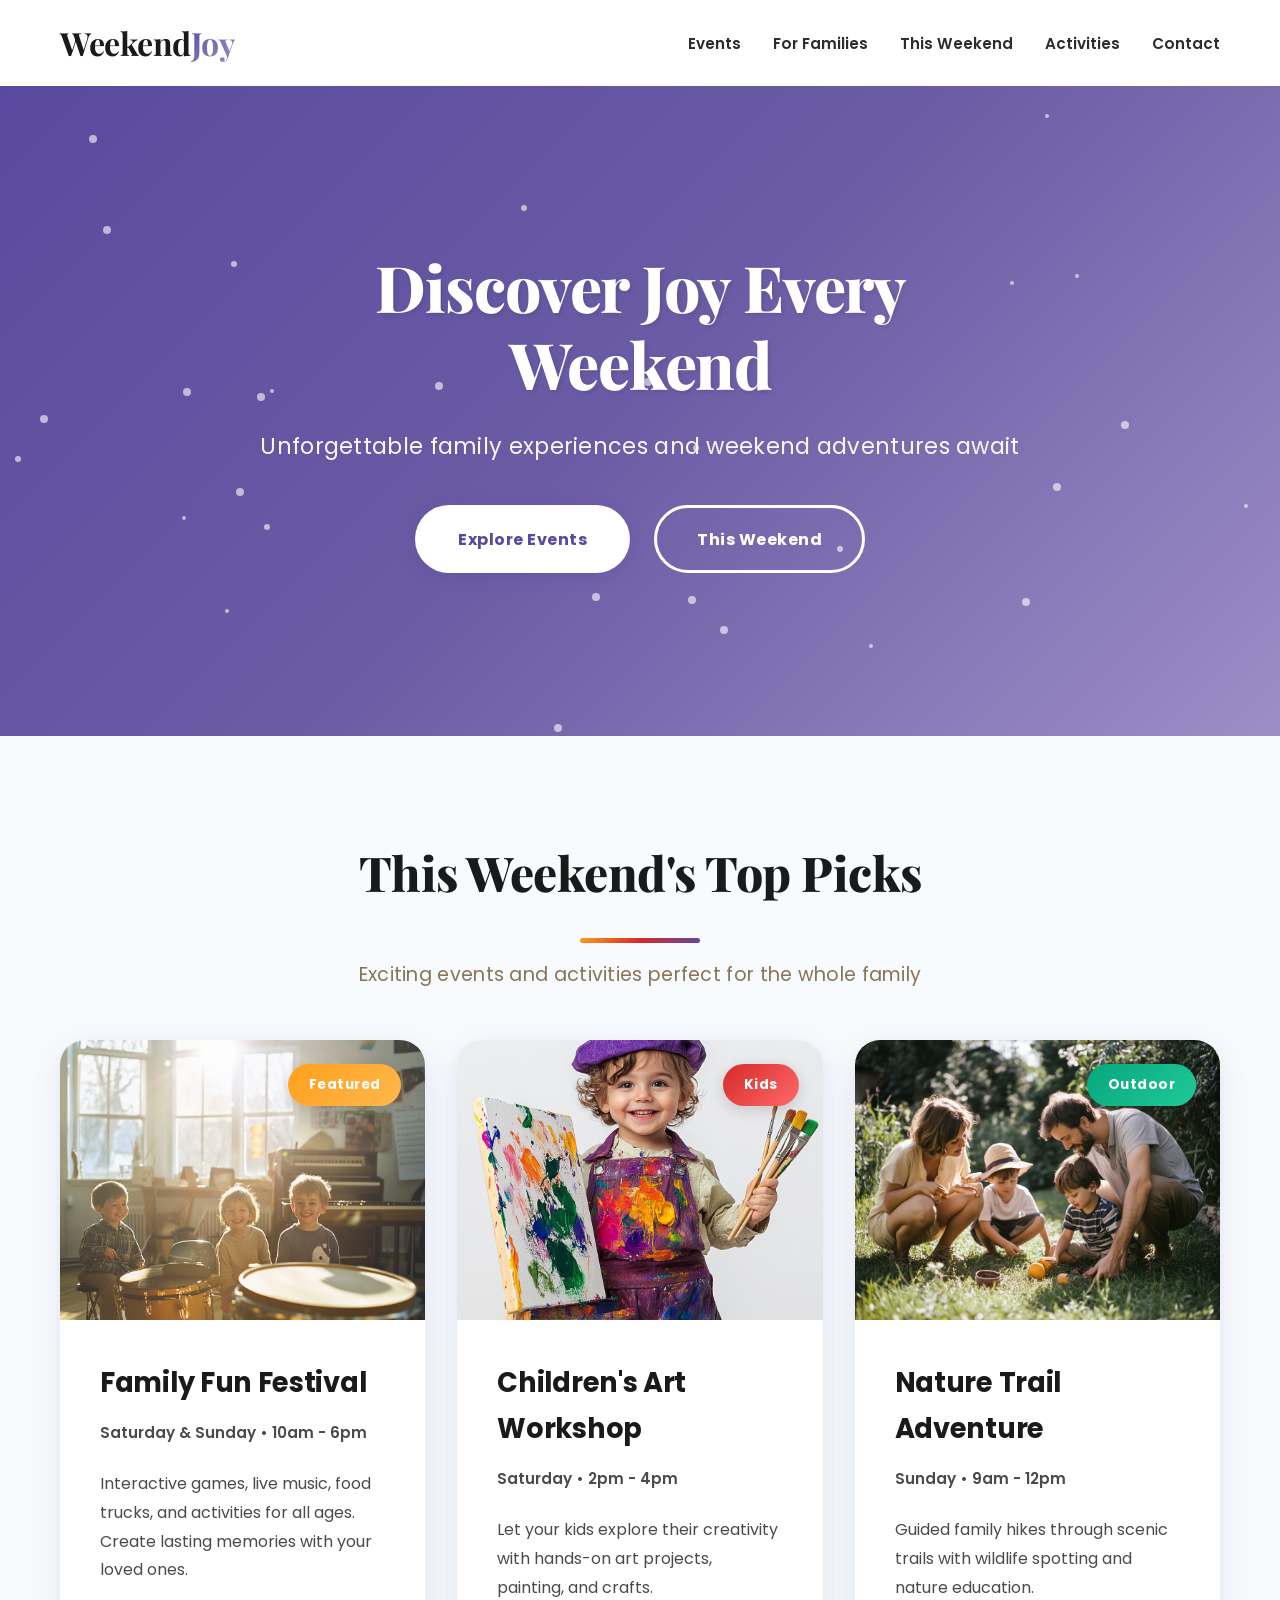
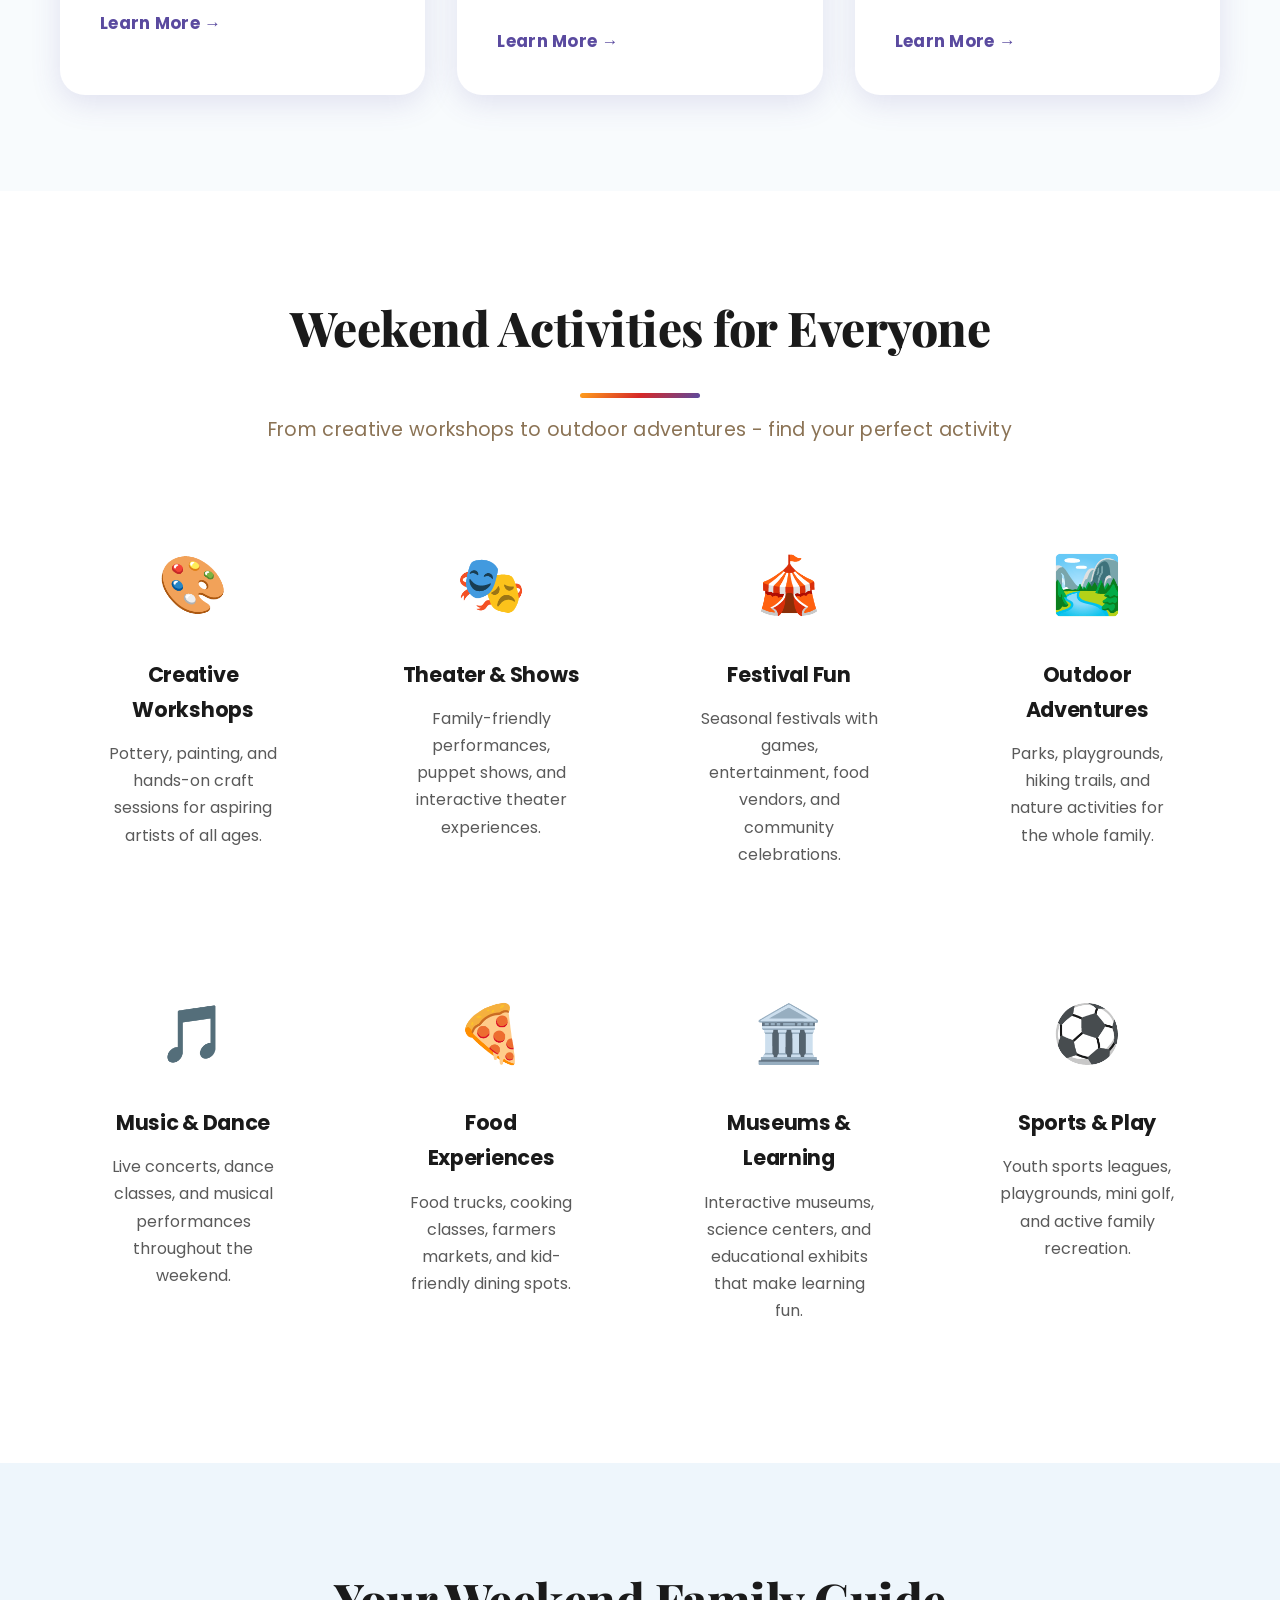
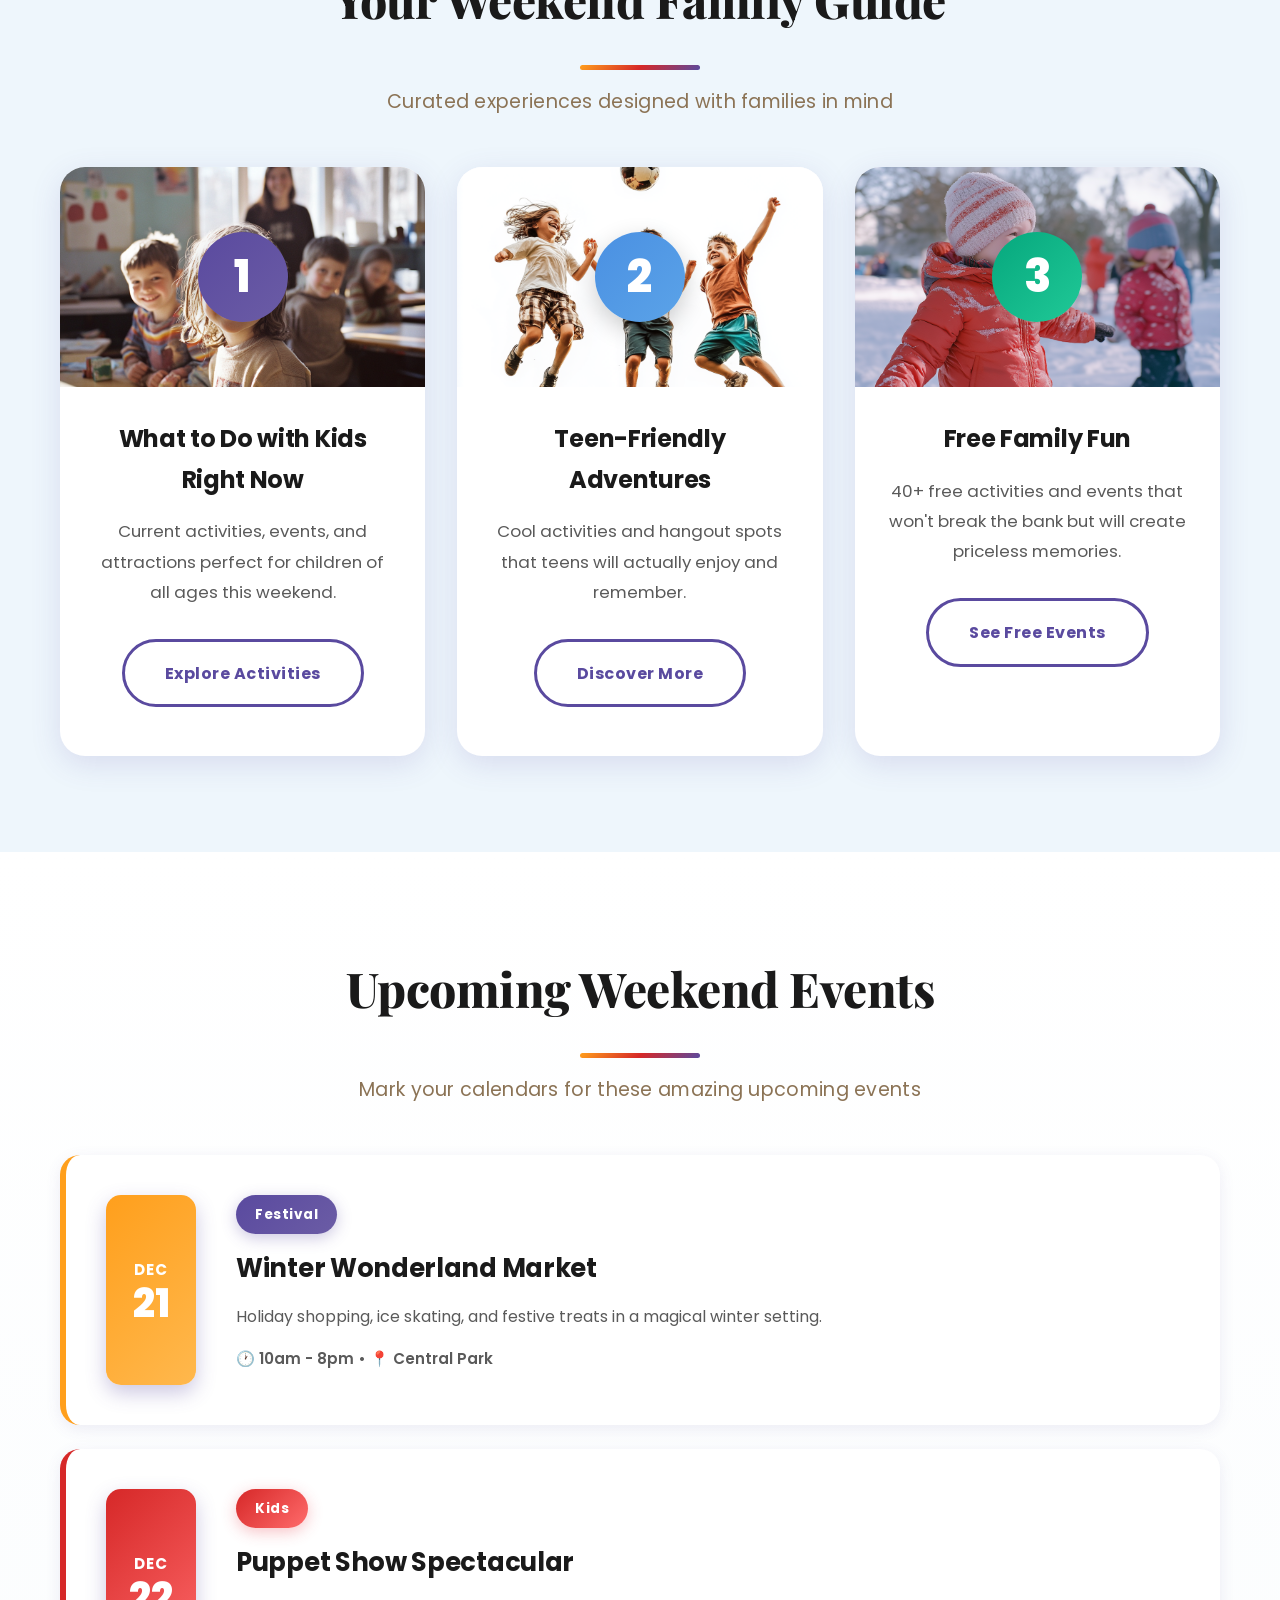
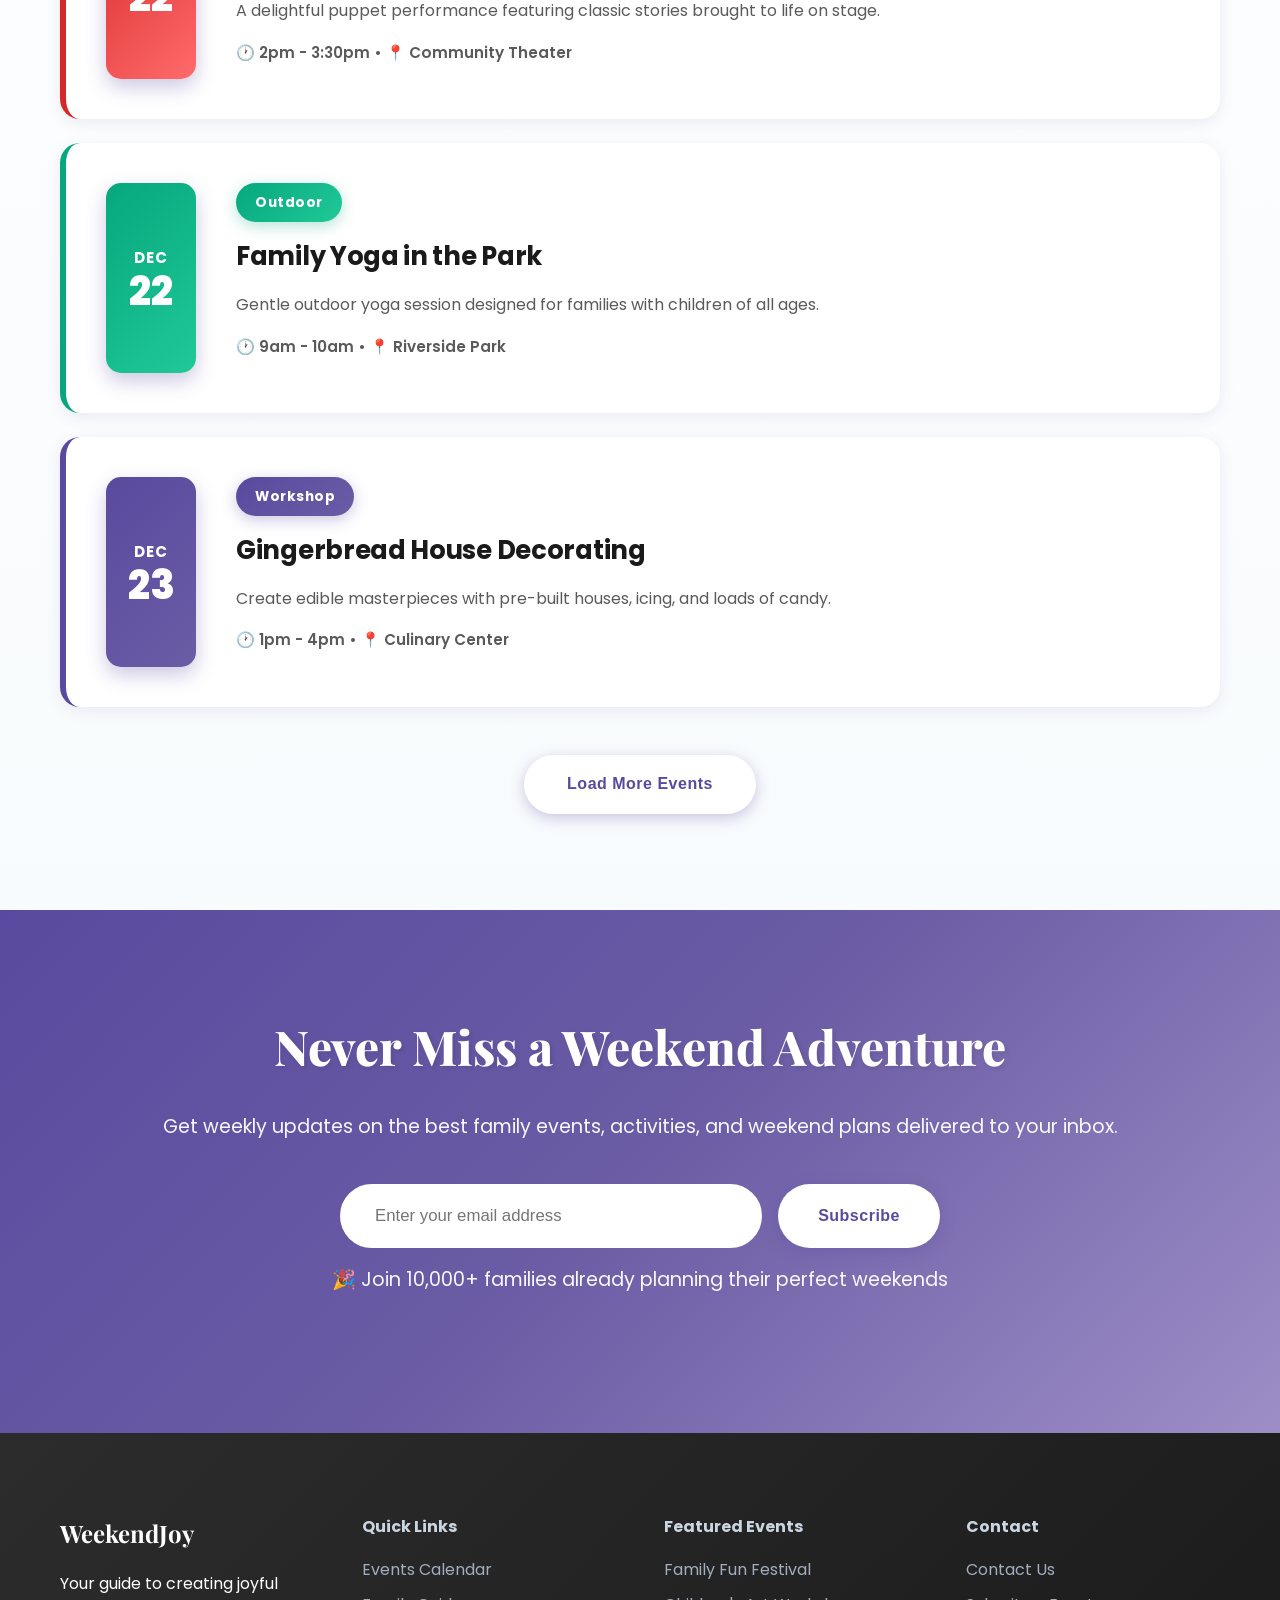
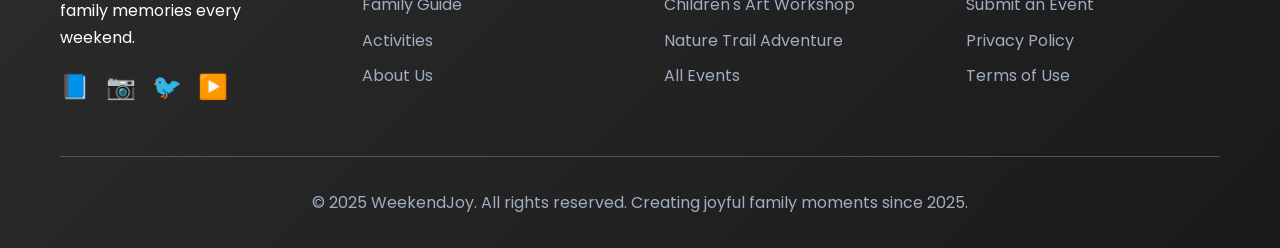
==== commit 3ac4c7e3: "Design updates- Wed Dec 17 25 Some design updates mostly color" ====
--- a/index.html
+++ b/index.html
@@ -41,7 +41,7 @@
     </section>
 
     <!-- Featured Section -->
-    <section class="featured-section">
+    <section id="this-weekend" class="featured-section">
         <div class="container">
             <h2 class="section-title">This Weekend's Top Picks</h2>
             <p class="section-subtitle">Exciting events and activities perfect for the whole family</p>
--- a/styles.css
+++ b/styles.css
@@ -12,7 +12,7 @@
     --color-blue: #4A90E2;
     --color-orange: #FF9F1C;
     --color-yellow: #FFB84D;
-    --color-red: #E63946;
+    --color-red: #D62828;
     --color-green: #06A77D;
 }
 
@@ -99,6 +99,27 @@
     background: rgba(90, 74, 159, 0.95);
     backdrop-filter: blur(10px);
     box-shadow: 0 4px 20px rgba(90, 74, 159, 0.3);
+    transition: all 0.5s cubic-bezier(0.4, 0, 0.2, 1);
+}
+
+.navbar.scrolled.purple {
+    background: rgba(90, 74, 159, 0.95);
+    box-shadow: 0 4px 20px rgba(90, 74, 159, 0.3);
+}
+
+.navbar.scrolled.orange {
+    background: rgba(255, 159, 28, 0.95);
+    box-shadow: 0 4px 20px rgba(255, 159, 28, 0.3);
+}
+
+.navbar.scrolled.red {
+    background: rgba(214, 40, 40, 0.95);
+    box-shadow: 0 4px 20px rgba(214, 40, 40, 0.3);
+}
+
+.navbar.scrolled.green {
+    background: rgba(6, 167, 125, 0.95);
+    box-shadow: 0 4px 20px rgba(6, 167, 125, 0.3);
 }
 
 .navbar.scrolled .logo h1,
@@ -622,12 +643,12 @@
 }
 
 .guide-card:nth-child(2) .guide-number {
-    background: linear-gradient(135deg, var(--color-orange) 0%, var(--color-yellow) 100%);
+    background: linear-gradient(135deg, var(--color-blue) 0%, #5BA3E8 100%);
     color: white;
 }
 
 .guide-card:nth-child(3) .guide-number {
-    background: linear-gradient(135deg, var(--color-red) 0%, #FF6B6B 100%);
+    background: linear-gradient(135deg, var(--color-green) 0%, #20C997 100%);
     color: white;
 }
 
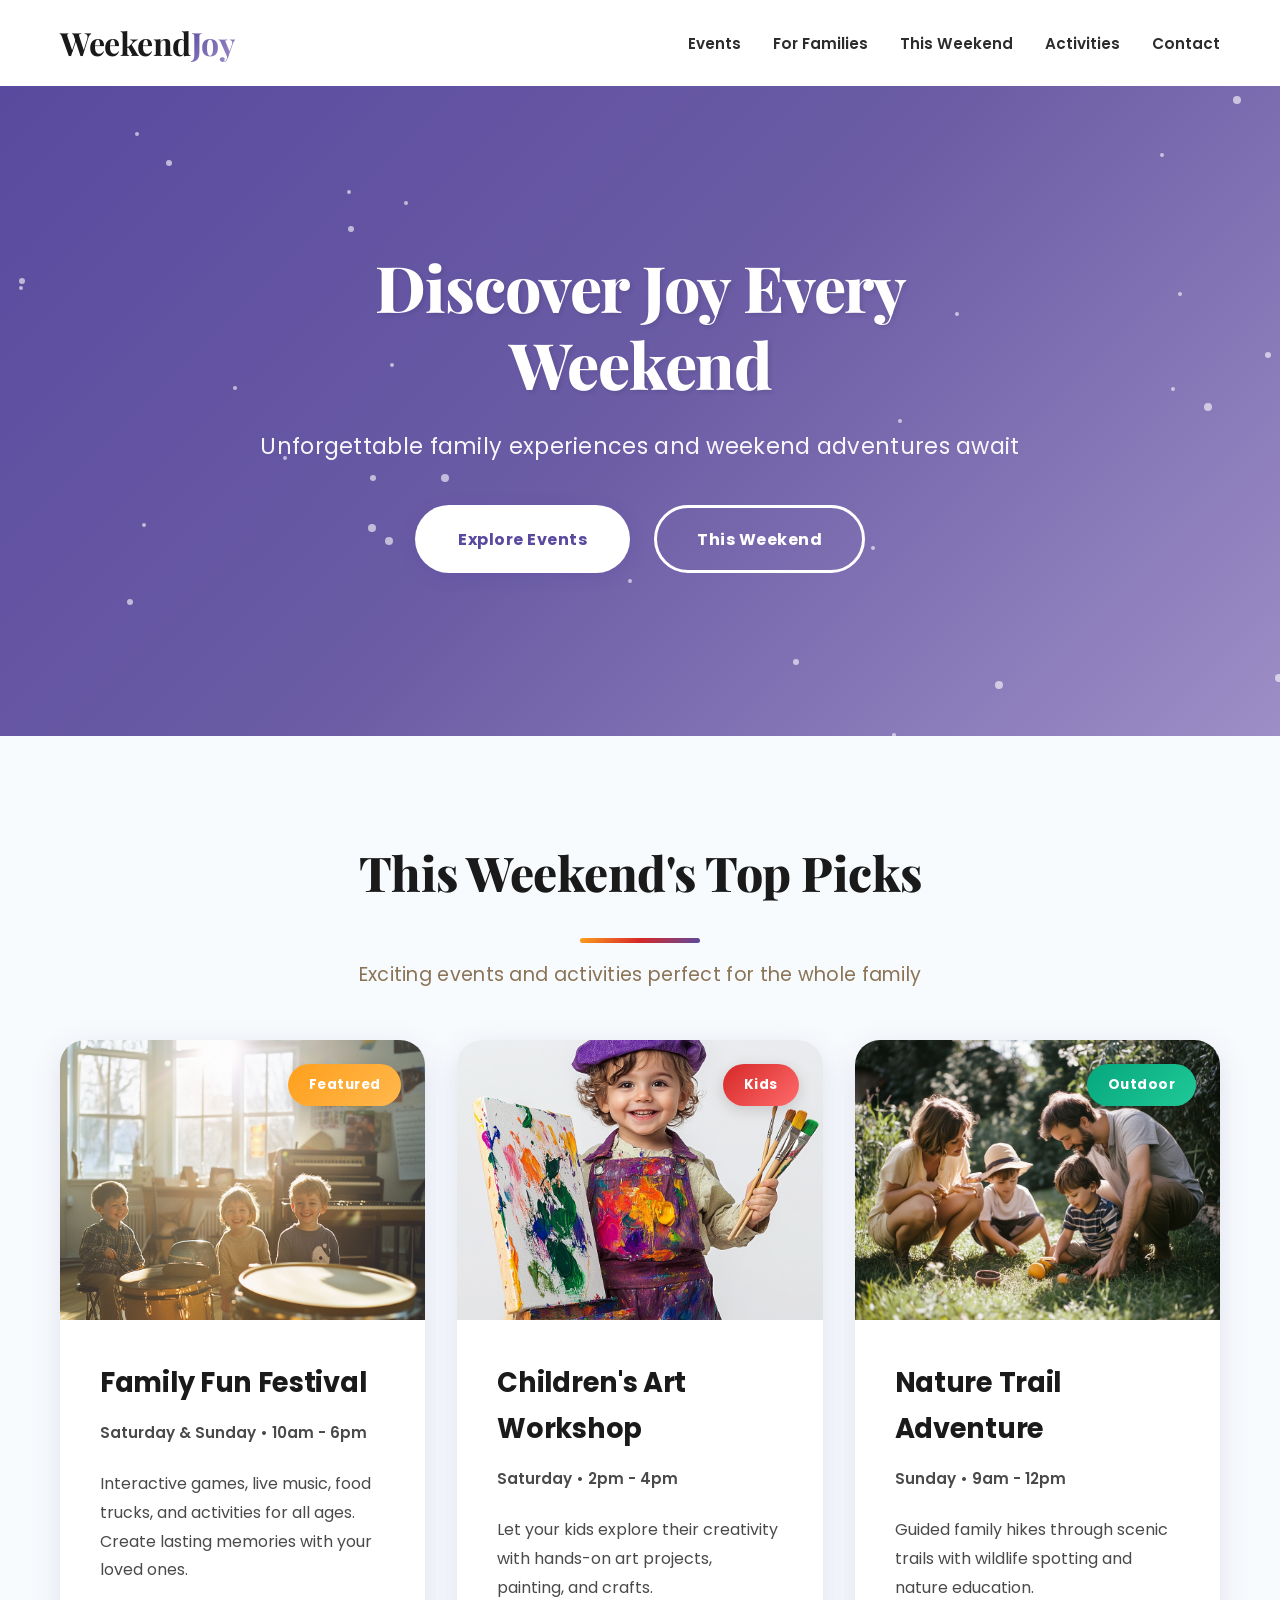
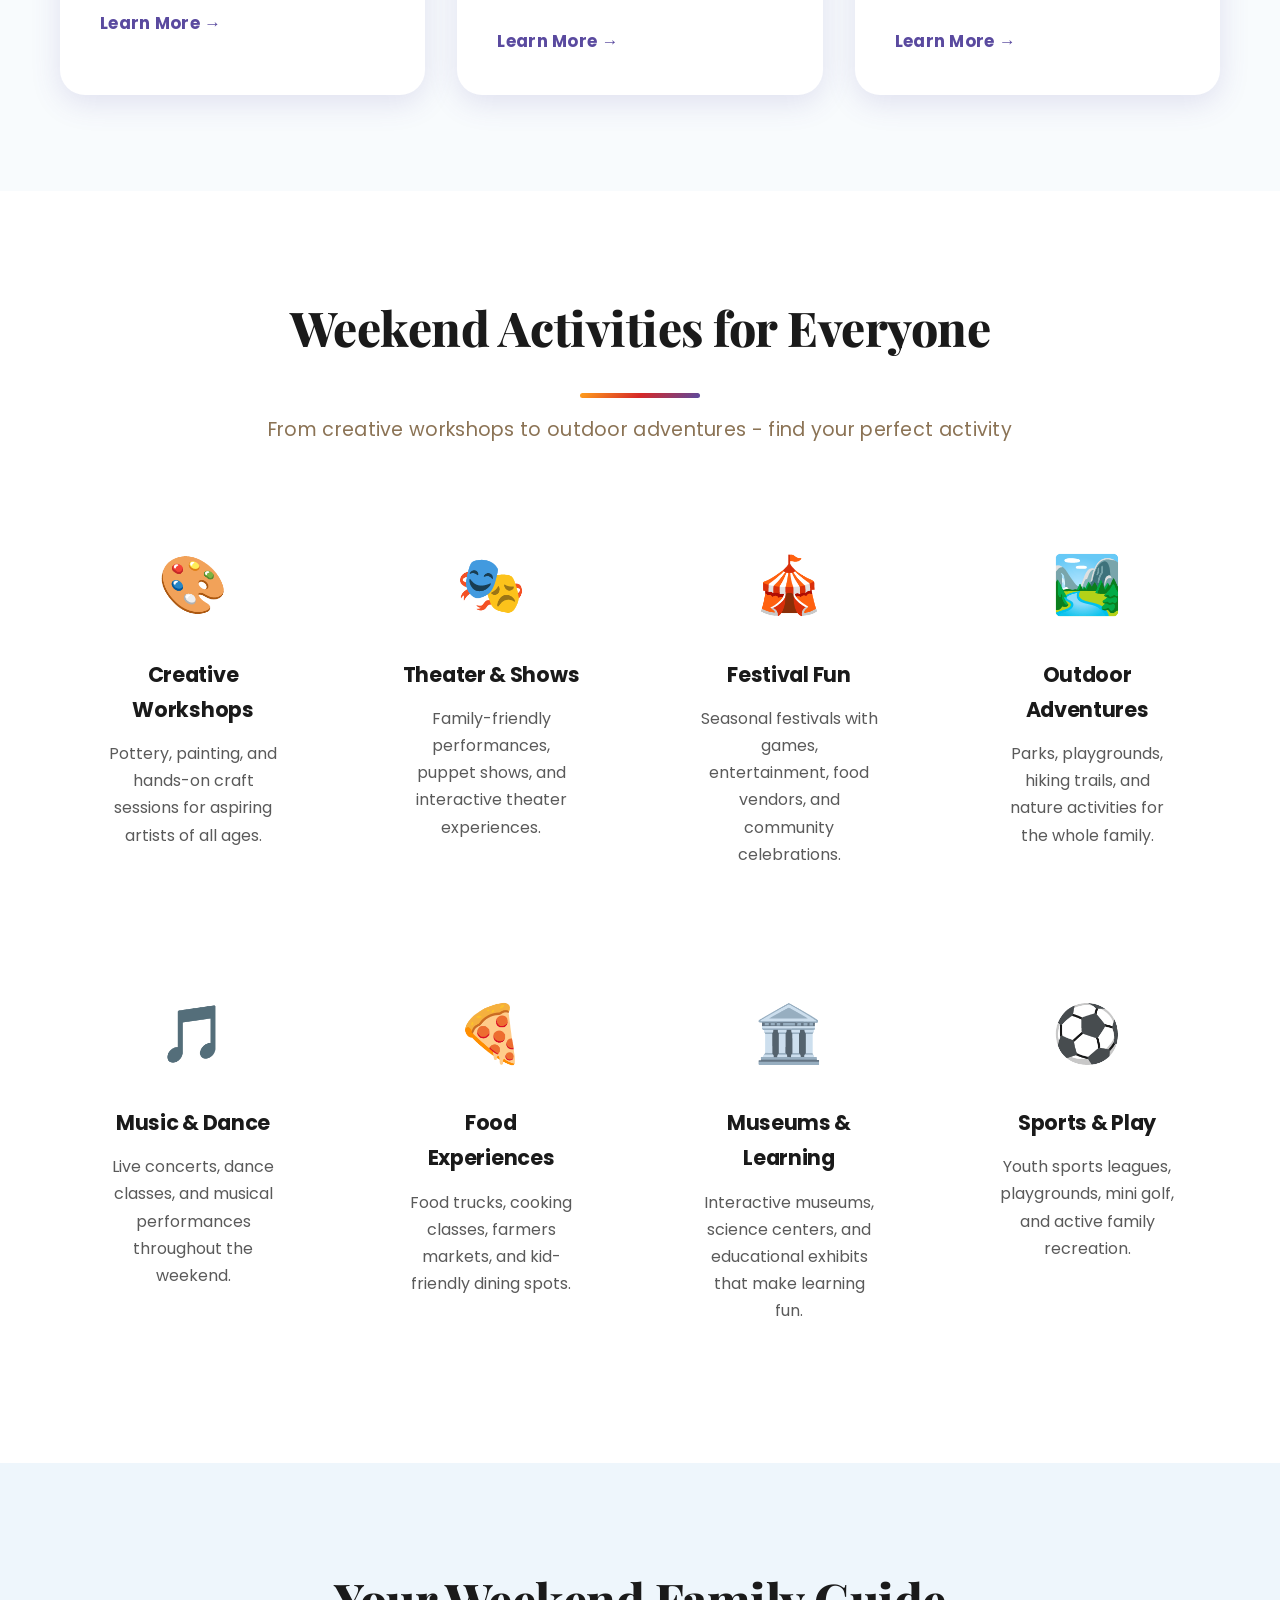
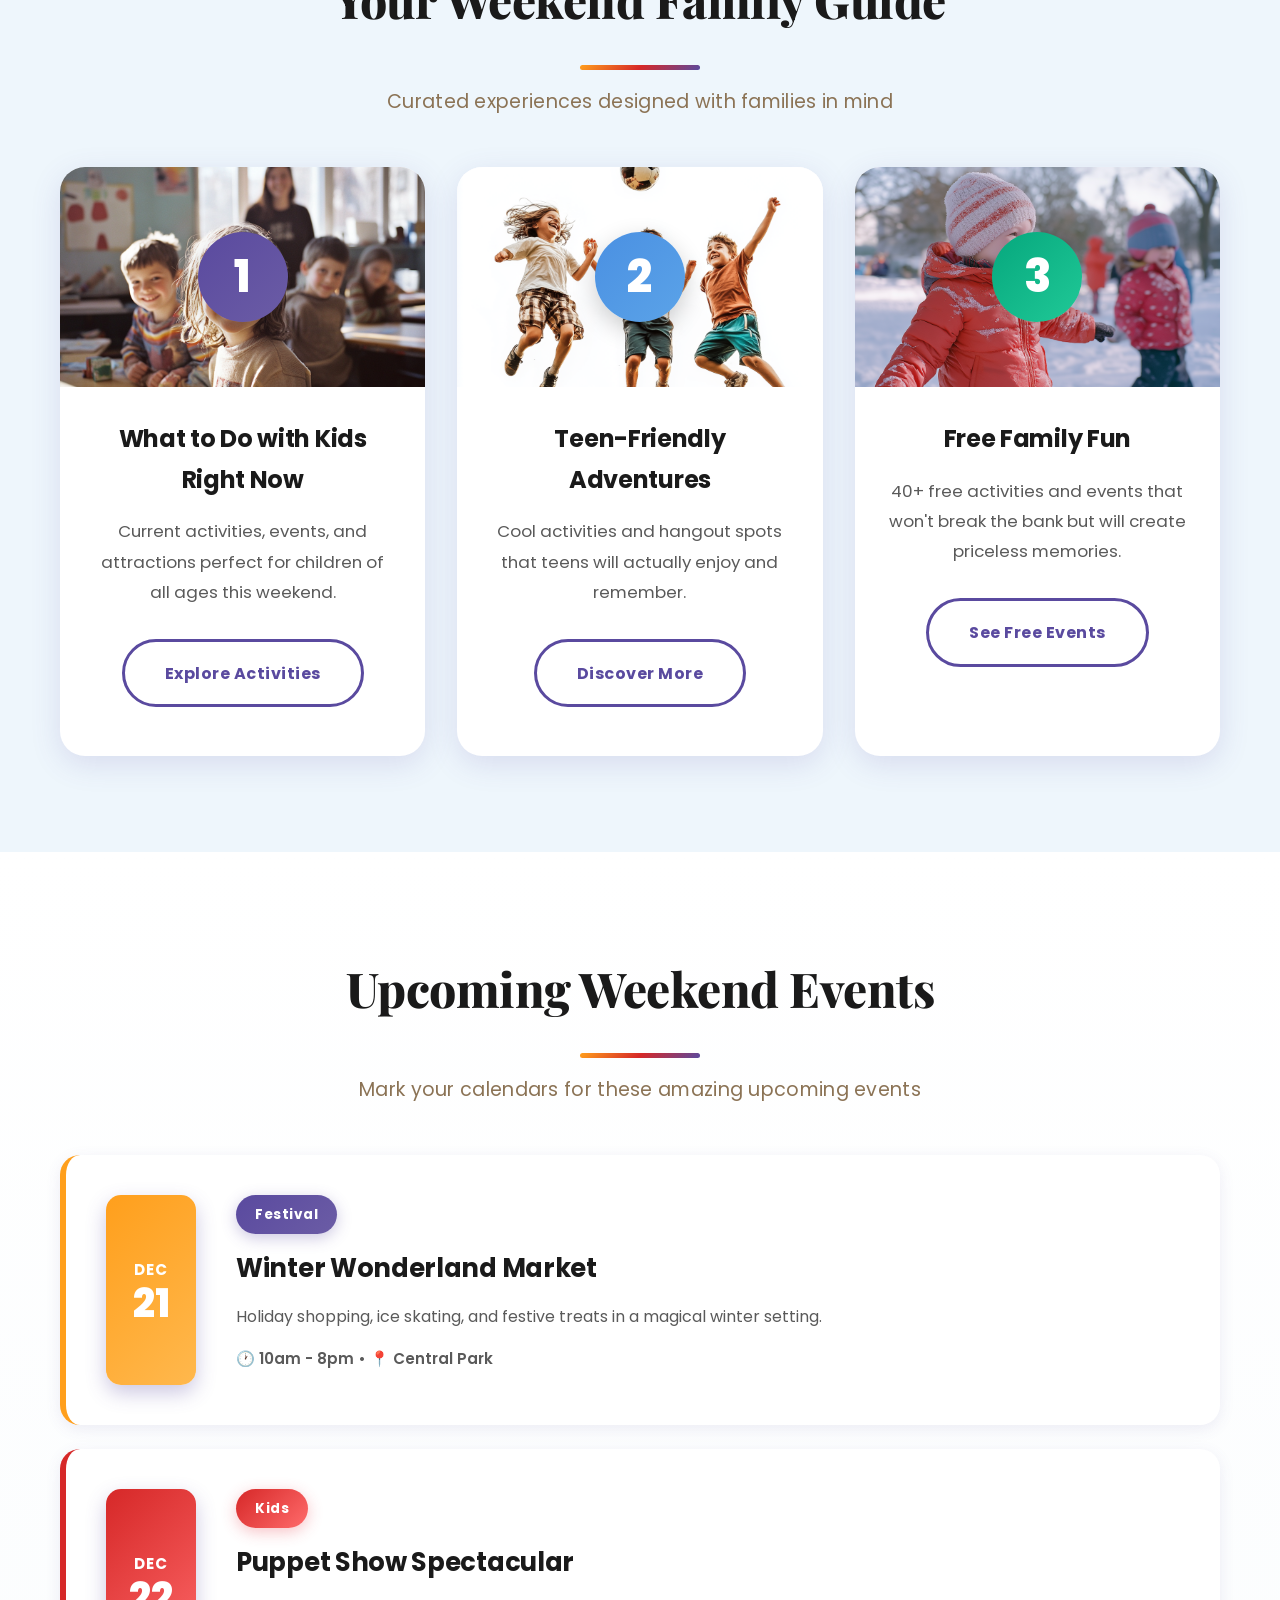
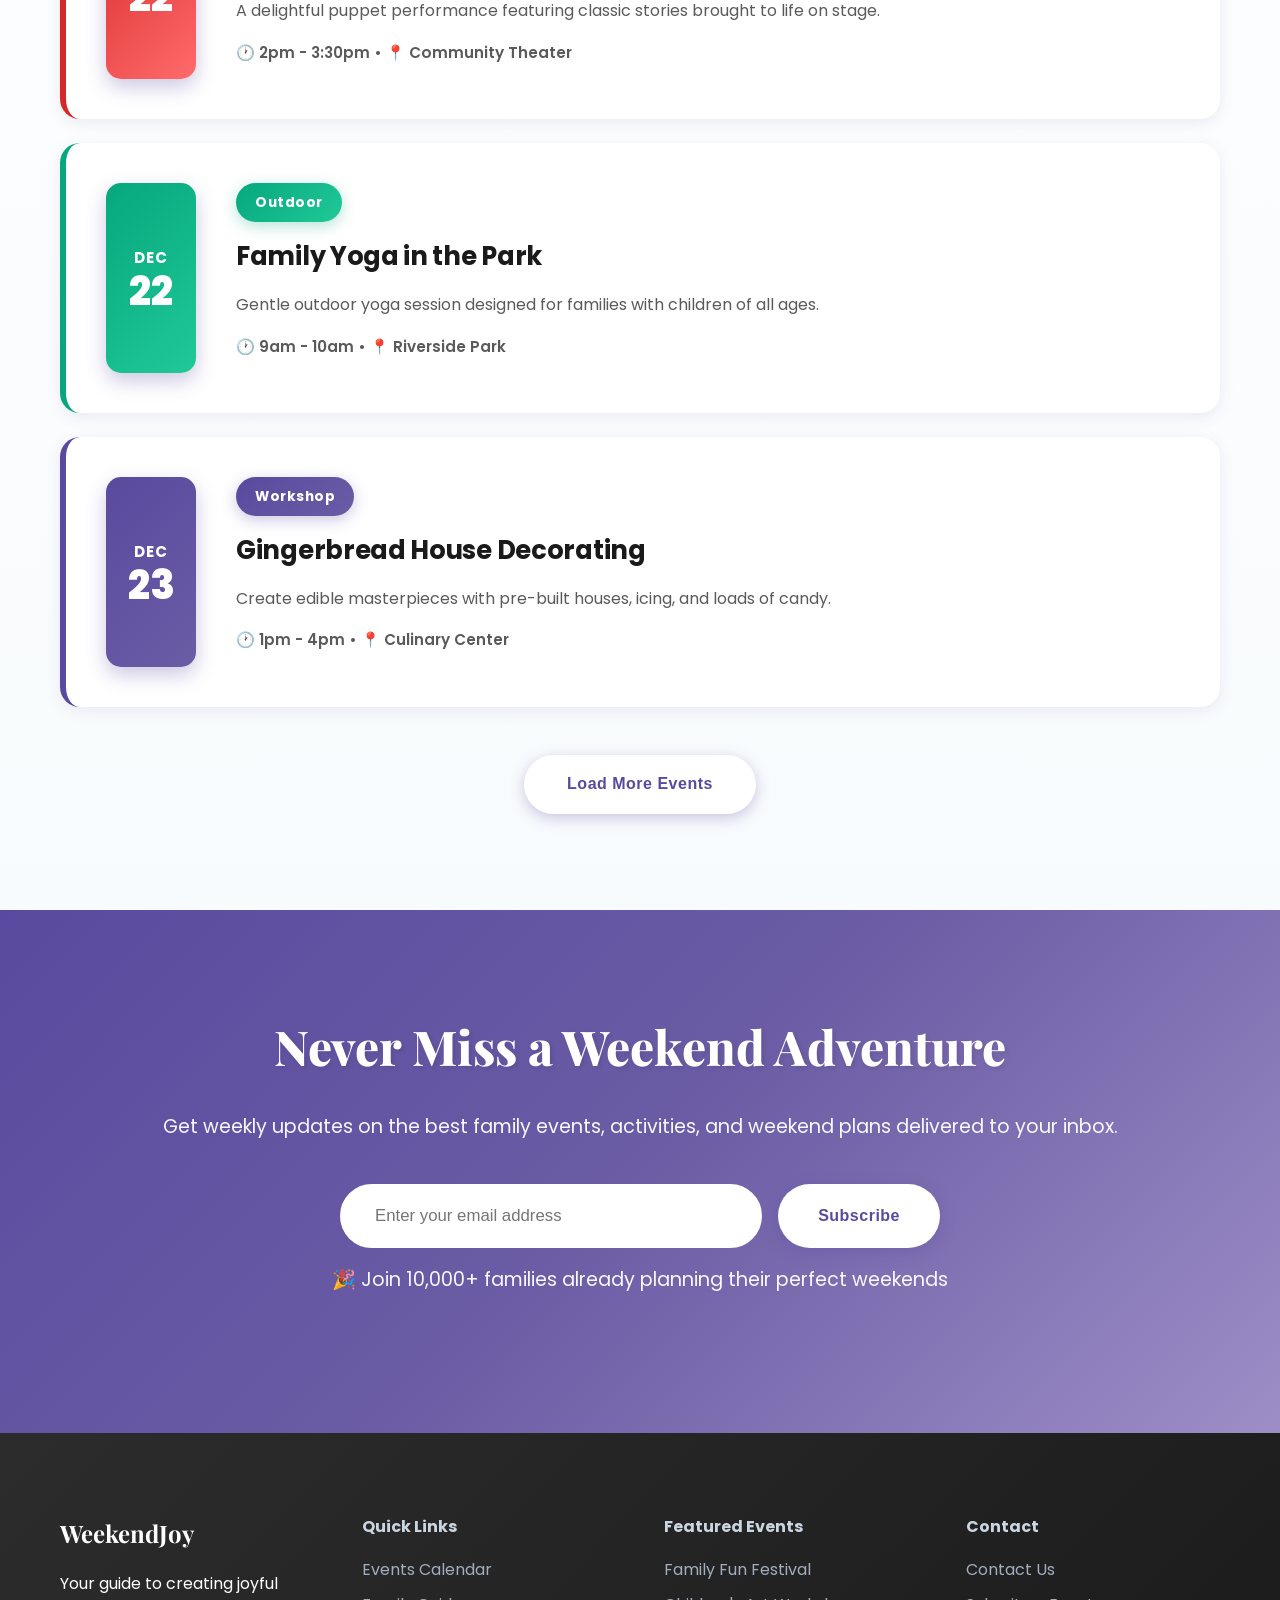
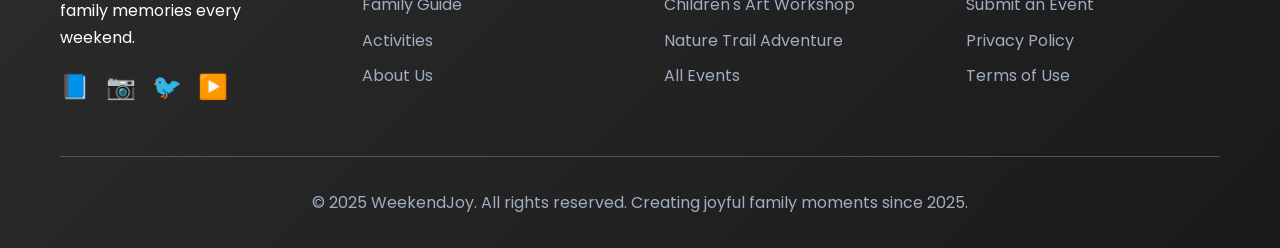
==== commit 834e1e87: "Add comment to trigger deploy Added a comment to trigger deployment." ====
--- a/index.html
+++ b/index.html
@@ -26,7 +26,7 @@
             <button class="mobile-menu-btn">☰</button>
         </div>
     </nav>
-
+   <!-- trigger deploy -->
     <!-- Hero Section -->
     <section class="hero">
         <div class="particles-container" id="particles"></div>
